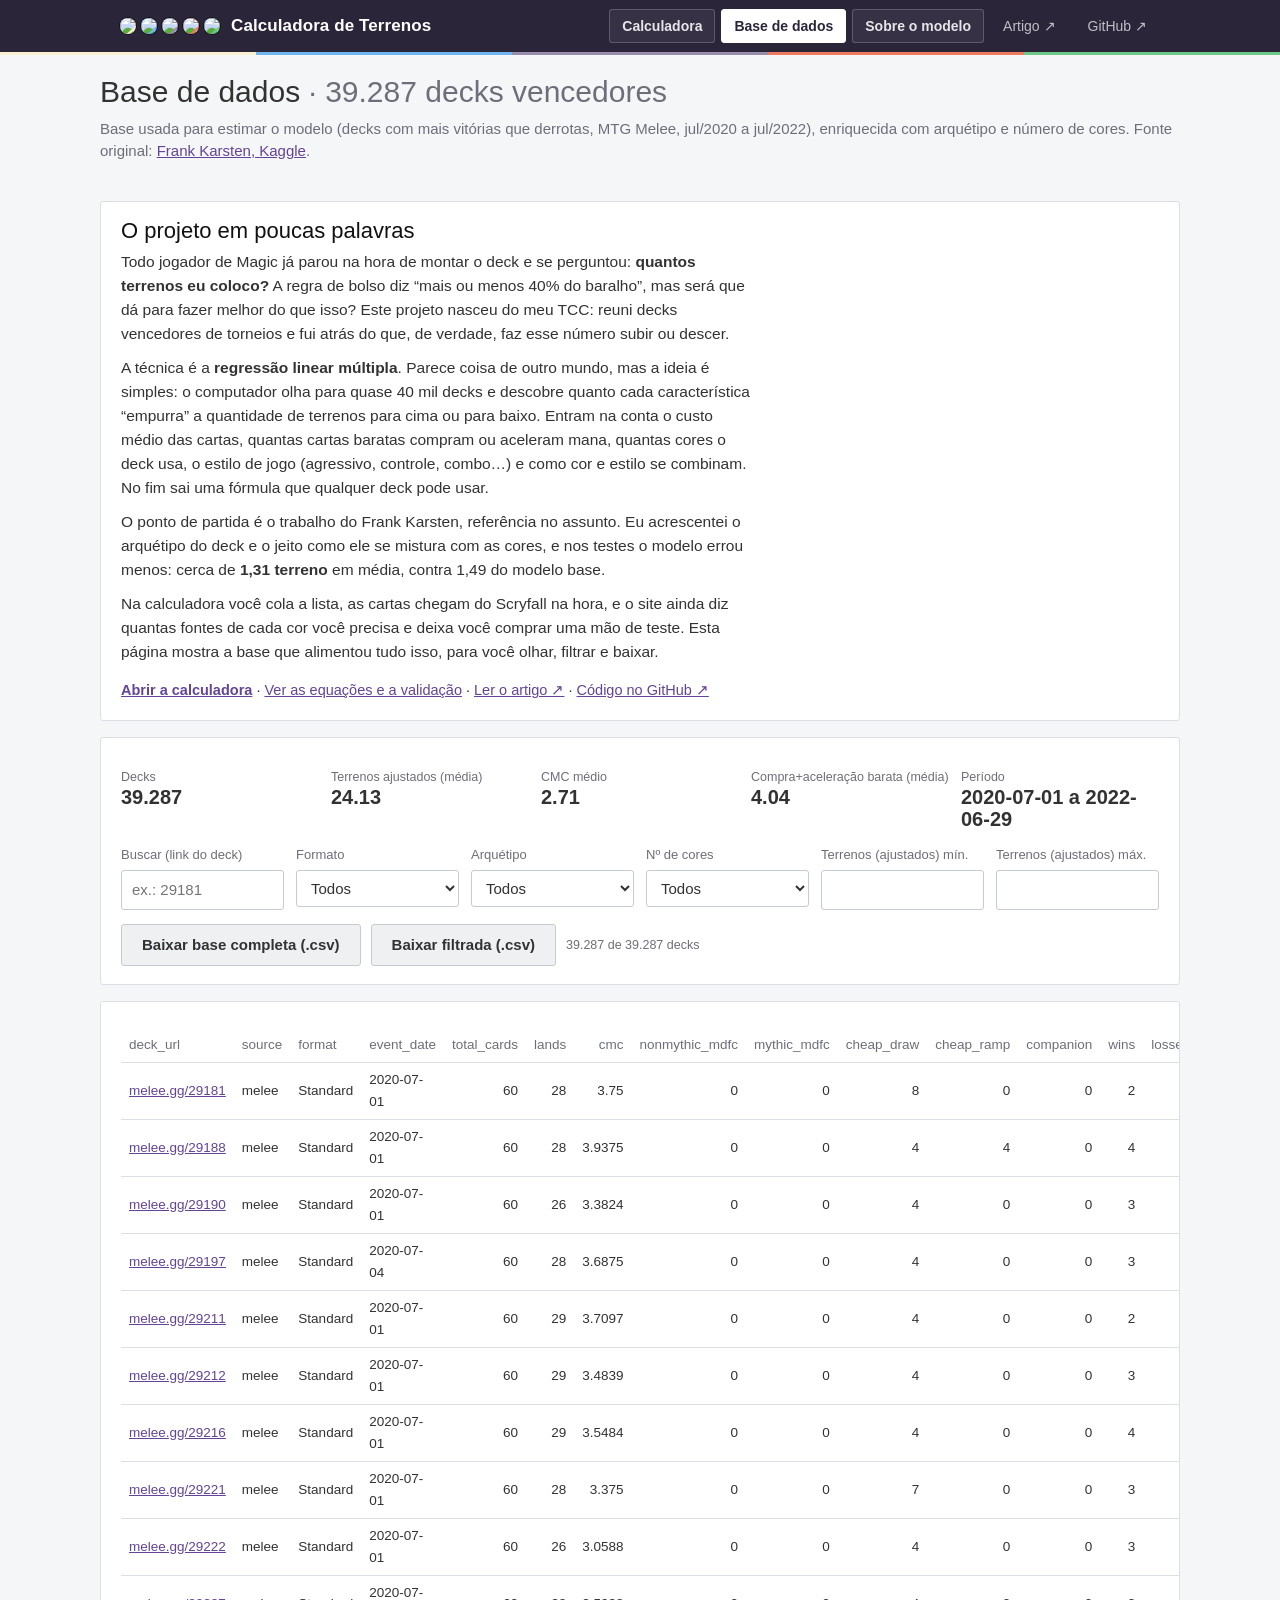
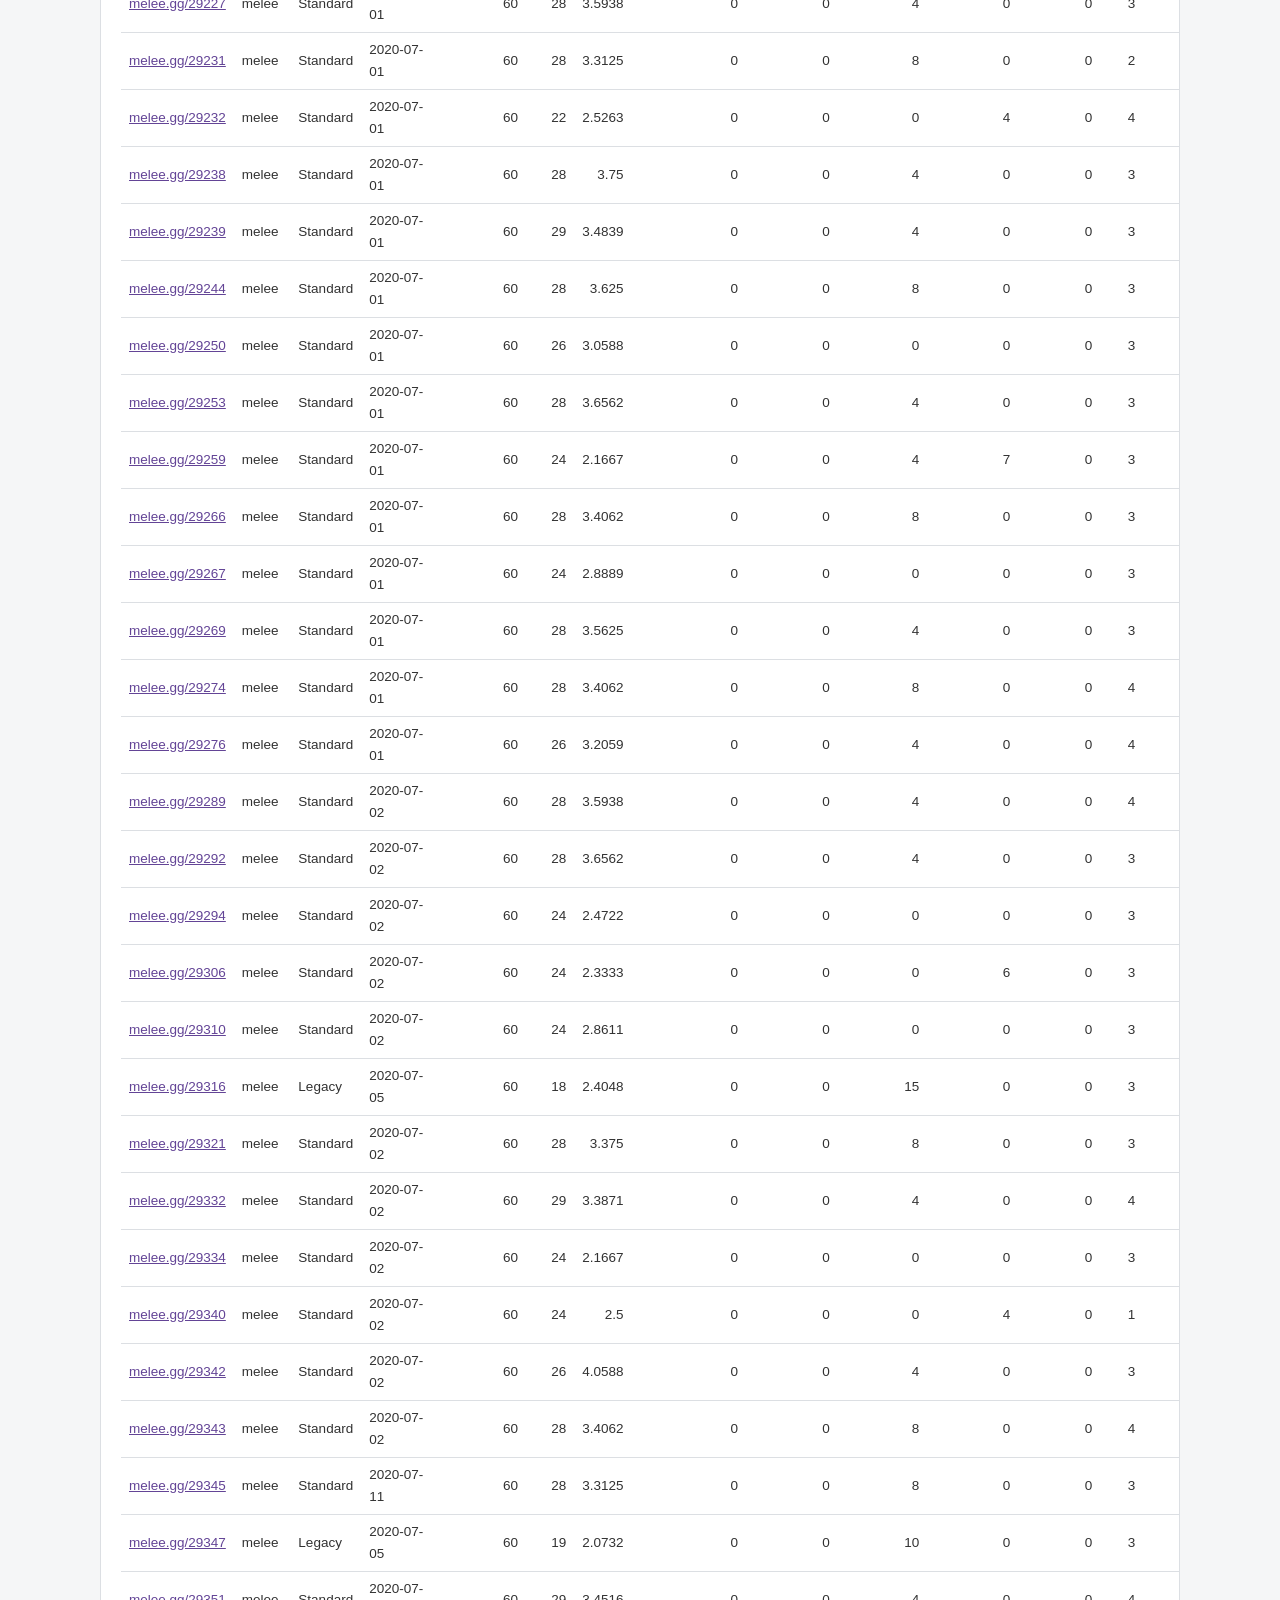
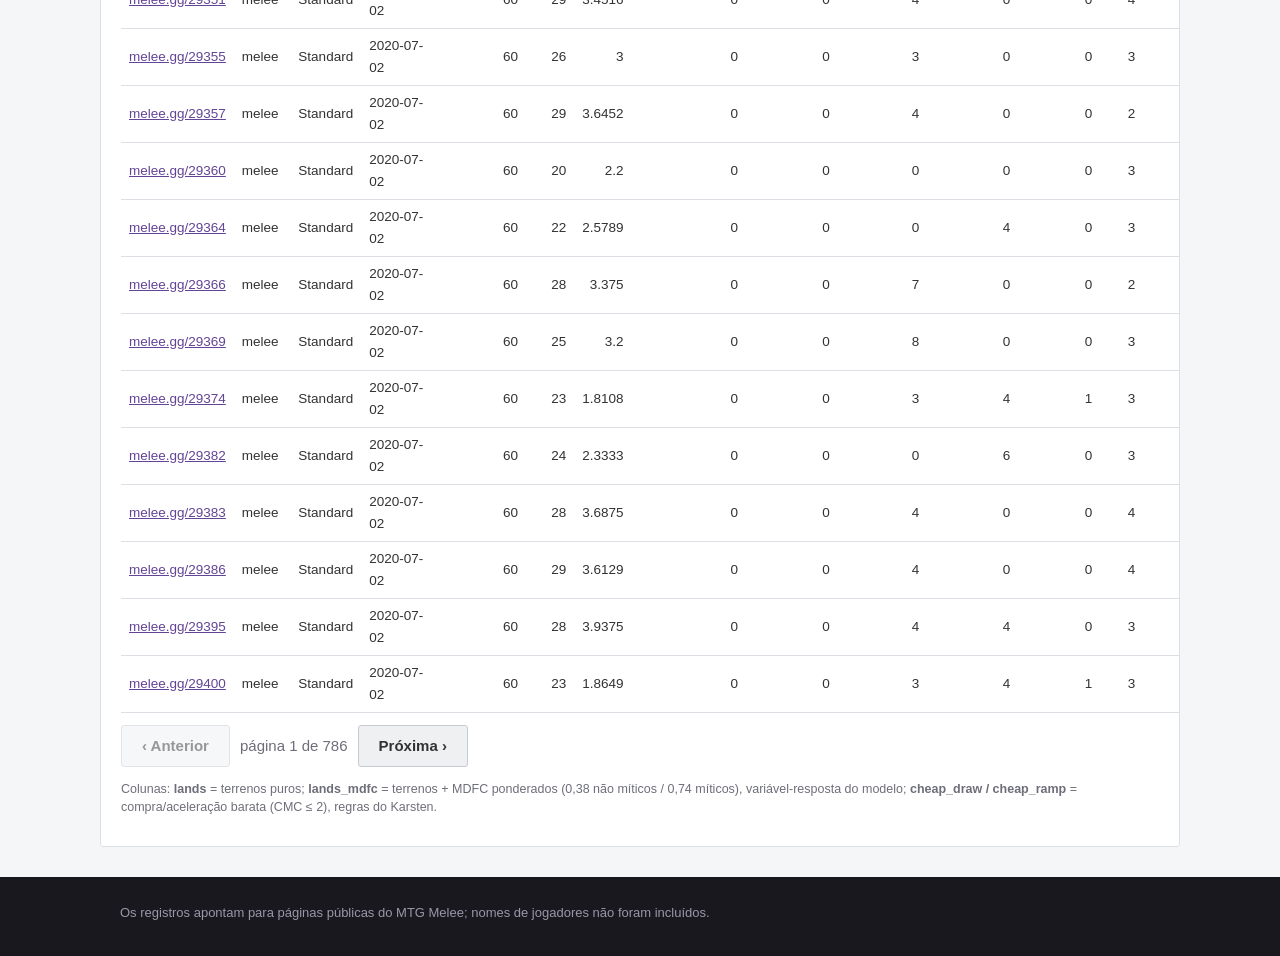
==== base.html @ 999be16e "Páginas: novo módulo de decks de Commander e versão dos arquivos" ====
<!DOCTYPE html>
<html lang="pt-BR">
<head>
<meta charset="utf-8">
<meta name="viewport" content="width=device-width, initial-scale=1">
<title>Base de dados · Calculadora de Terrenos</title>
<link rel="icon" href="data:image/svg+xml,%3Csvg xmlns='http://www.w3.org/2000/svg' viewBox='0 0 64 64'%3E%3Ccircle cx='32' cy='32' r='30' fill='%232b253a'/%3E%3Ccircle cx='14' cy='32' r='5' fill='%23f8f2d0'/%3E%3Ccircle cx='23' cy='32' r='5' fill='%236fb6f0'/%3E%3Ccircle cx='32' cy='32' r='5' fill='%239a8dab'/%3E%3Ccircle cx='41' cy='32' r='5' fill='%23ee7b5f'/%3E%3Ccircle cx='50' cy='32' r='5' fill='%236dc98a'/%3E%3C/svg%3E">
<link rel="stylesheet" href="css/style.css?v=20261042">
</head>
<body>
<header class="topbar">
  <div class="wrap bar">
    <a class="brand" href="index.html"><span class="pips"><i class="w"></i><i class="u"></i><i class="b"></i><i class="r"></i><i class="g"></i></span>Calculadora de Terrenos</a>
    <nav class="nav">
      <a class="nbtn" href="index.html">Calculadora</a>
      <a class="nbtn on" href="base.html">Base de dados</a>
      <a class="nbtn" href="sobre.html">Sobre o modelo</a>
      <a class="nbtn ghost" href="https://revistaes.com.br/artigos/fatores-associados-a-quantidade-de-terrenos-em-baralhos-de-jogos-estrategicos-de-cartas" target="_blank" rel="noopener">Artigo ↗</a>
      <a class="nbtn ghost" href="https://github.com/reset-hightide/mtg-lands-calculator" target="_blank" rel="noopener">GitHub ↗</a>
    </nav>
  </div>
  <div class="colorbar"></div>
</header>
<div class="wrap pagehead">
  <h1>Base de dados <span class="muted">· 39.287 decks vencedores</span></h1>
  <p class="muted">Base usada para estimar o modelo (decks com mais vitórias que derrotas, MTG Melee, jul/2020 a jul/2022), enriquecida com arquétipo e número de cores.
      Fonte original: <a href="https://www.kaggle.com/datasets/frankkarsten/mtg-lands" target="_blank" rel="noopener">Frank Karsten, Kaggle</a>.</p>
</div>

<main class="wrap page">
  <section class="panel project">
    <h2>O projeto em poucas palavras</h2>
    <p>Todo jogador de Magic já parou na hora de montar o deck e se perguntou: <b>quantos terrenos eu coloco?</b> A regra de bolso diz “mais ou menos 40% do baralho”, mas será que dá para fazer melhor do que isso? Este projeto nasceu do meu TCC: reuni decks vencedores de torneios e fui atrás do que, de verdade, faz esse número subir ou descer.</p>
    <p>A técnica é a <b>regressão linear múltipla</b>. Parece coisa de outro mundo, mas a ideia é simples: o computador olha para quase 40 mil decks e descobre quanto cada característica “empurra” a quantidade de terrenos para cima ou para baixo. Entram na conta o custo médio das cartas, quantas cartas baratas compram ou aceleram mana, quantas cores o deck usa, o estilo de jogo (agressivo, controle, combo…) e como cor e estilo se combinam. No fim sai uma fórmula que qualquer deck pode usar.</p>
    <p>O ponto de partida é o trabalho do Frank Karsten, referência no assunto. Eu acrescentei o arquétipo do deck e o jeito como ele se mistura com as cores, e nos testes o modelo errou menos: cerca de <b>1,31 terreno</b> em média, contra 1,49 do modelo base.</p>
    <p>Na calculadora você cola a lista, as cartas chegam do Scryfall na hora, e o site ainda diz quantas fontes de cada cor você precisa e deixa você comprar uma mão de teste. Esta página mostra a base que alimentou tudo isso, para você olhar, filtrar e baixar.</p>
    <p class="projlinks"><a href="index.html"><b>Abrir a calculadora</b></a> · <a href="sobre.html">Ver as equações e a validação</a> · <a href="https://revistaes.com.br/artigos/fatores-associados-a-quantidade-de-terrenos-em-baralhos-de-jogos-estrategicos-de-cartas" target="_blank" rel="noopener">Ler o artigo ↗</a> · <a href="https://github.com/reset-hightide/mtg-lands-calculator" target="_blank" rel="noopener">Código no GitHub ↗</a></p>
  </section>

  <section class="panel">
    <div id="summary" class="grid"></div>
    <div class="filters" style="margin-top:14px">
      <div><label for="fText">Buscar (link do deck)</label><input id="fText" type="text" placeholder="ex.: 29181"></div>
      <div><label for="fFormat">Formato</label><select id="fFormat"><option value="">Todos</option></select></div>
      <div><label for="fArch">Arquétipo</label><select id="fArch"><option value="">Todos</option></select></div>
      <div><label for="fColors">Nº de cores</label><select id="fColors"><option value="">Todos</option><option>1</option><option>2</option><option>3</option><option>4</option><option>5</option></select></div>
      <div><label for="fMin">Terrenos (ajustados) mín.</label><input id="fMin" type="number" step="0.5"></div>
      <div><label for="fMax">Terrenos (ajustados) máx.</label><input id="fMax" type="number" step="0.5"></div>
    </div>
    <div class="row">
      <a href="data/decks.csv" download><button class="ghost" type="button">Baixar base completa (.csv)</button></a>
      <button id="btnFiltered" class="ghost" type="button">Baixar filtrada (.csv)</button>
      <span id="count" class="muted small"></span>
    </div>
  </section>

  <section class="panel" style="overflow-x:auto">
    <table id="tbl"><thead id="thead"></thead><tbody id="tbody"></tbody></table>
    <div class="pager"><button id="prev" class="ghost" type="button">‹ Anterior</button><span id="page" class="muted"></span><button id="next" class="ghost" type="button">Próxima ›</button></div>
    <p class="muted small">Colunas: <b>lands</b> = terrenos puros; <b>lands_mdfc</b> = terrenos + MDFC ponderados (0,38 não míticos / 0,74 míticos), variável-resposta do modelo; <b>cheap_draw / cheap_ramp</b> = compra/aceleração barata (CMC ≤ 2), regras do Karsten.</p>
  </section>
</main>
<footer class="foot"><div class="wrap">Os registros apontam para páginas públicas do MTG Melee; nomes de jogadores não foram incluídos.</div></footer>
<script src="js/base.js?v=20261024"></script>
<script src="js/mana.js?v=20261026"></script>
</body>
</html>
---- css/style.css ----
/* Visual inspirado no Scryfall: cabeçalho roxo-escuro, menu lateral roxo-acinzentado, conteúdo claro, Lato, cantos quase retos. */
:root {
  --hdr: #2b253a; --hdr2: #3a3050; --side: #4f4255; --bg: #f5f6f7; --panel: #ffffff; --line: #dcdfe3; --line2: #c6cad1;
  --text: #323232; --strong: #111; --muted: #6e6e7a; --link: #634496; --primary: #634496; --primary2: #7656b3;
  --gold: #d3b341; --foot: #19181f; --good: #1c7a4a; --bad: #b3261e; --warn: #9a6a00;
  --W: #f8f2d0; --U: #6fb6f0; --B: #9a8dab; --R: #ee7b5f; --G: #6dc98a;
  --font: Lato, "Helvetica Neue", Arial, Helvetica, sans-serif;
}
* { box-sizing: border-box; }
html { scroll-behavior: smooth; }
body { margin: 0; background: var(--bg); color: var(--text); font: 15px/22px var(--font); display: flex; flex-direction: column; min-height: 100vh; }
body > main, body > .docs { flex: 1 0 auto; width: 100%; } body > .docs { max-width: 1280px; margin: 0 auto; }
a { color: var(--link); }
.wrap { max-width: 1080px; margin: 0 auto; padding: 0 20px; }
.muted { color: var(--muted); } .small { font-size: 12.5px; line-height: 18px; } .hidden { display: none !important; }
.num { text-align: right; } .pos { color: var(--good); } .neg { color: var(--bad); }
code, pre { font-family: Consolas, "Liberation Mono", Courier, monospace; }
code { background: #eff1f2; color: #343242; padding: 1px 5px; border-radius: 2px; font-size: 13px; }

/* ---------- cabeçalho ---------- */
.topbar { position: sticky; top: 0; z-index: 30; background: var(--hdr); }
.bar { display: flex; align-items: center; justify-content: space-between; gap: 12px; min-height: 52px; flex-wrap: wrap; padding-top: 6px; padding-bottom: 6px; }
.brand { display: flex; align-items: center; gap: 11px; color: #fff; text-decoration: none; font-size: 17px; font-weight: 700; letter-spacing: .1px; }
.pips { display: inline-flex; gap: 3px; }
.pips i { width: 12px; height: 12px; border-radius: 50%; display: block; box-shadow: 0 0 0 1px rgba(0, 0, 0, .4) inset; }
.pips .w, .pip.W { background: var(--W); } .pips .u, .pip.U { background: var(--U); } .pips .b, .pip.B { background: var(--B); }
.pips .r, .pip.R { background: var(--R); } .pips .g, .pip.G { background: var(--G); }
.nav { display: flex; gap: 6px; flex-wrap: wrap; align-items: center; }
.nbtn { color: rgba(255, 255, 255, .88); text-decoration: none; font-size: 14px; font-weight: 600; padding: 5px 12px; border-radius: 3px; border: 1px solid rgba(255, 255, 255, .2); background: rgba(255, 255, 255, .06); }
.nbtn:hover { background: rgba(255, 255, 255, .16); color: #fff; }
.nbtn.on { background: #fff; color: var(--hdr); border-color: #fff; }
.nbtn.ghost { border-color: transparent; background: transparent; font-weight: 400; color: rgba(255, 255, 255, .7); }
.colorbar { height: 3px; background: linear-gradient(90deg, var(--W) 0 20%, var(--U) 20% 40%, var(--B) 40% 60%, var(--R) 60% 80%, var(--G) 80% 100%); }

/* ---------- hero (como a home do Scryfall) ---------- */
.hero2 { background: radial-gradient(900px 420px at 50% -60px, #4f3d6e 0%, var(--hdr) 62%, #231e32 100%); color: #fff; text-align: center; padding: 44px 0 34px; }
.hero2 h1 { margin: 0 0 8px; font-size: clamp(28px, 4.2vw, 40px); line-height: 1.15; font-weight: 300; letter-spacing: -.3px; }
.hero2 h1 b { font-weight: 700; color: var(--gold); }
.hero2 p { margin: 0 auto; max-width: 64ch; color: rgba(255, 255, 255, .78); font-size: 17px; line-height: 25px; }
.actions { display: grid; grid-template-columns: repeat(3, 1fr); gap: 14px; margin: 28px auto 0; max-width: 980px; }
@media (max-width: 820px) { .actions { grid-template-columns: 1fr; } }
.bigbtn {
  position: relative; display: flex; flex-direction: column; align-items: flex-start; gap: 3px; justify-content: center; text-align: left; cursor: pointer; width: 100%; margin: 0;
  min-height: 118px; padding: 18px 20px 18px 80px; border-radius: 3px; color: #fff; font: inherit;
  background: rgba(20, 16, 32, .55); border: 1px solid #8070a2; transition: border-color .12s, box-shadow .12s, background .12s;
}
.bigbtn:hover { border-color: var(--gold); background: rgba(20, 16, 32, .8); box-shadow: 0 0 0 1px var(--gold), 0 8px 26px rgba(0, 0, 0, .35); }
.bigbtn .n { position: absolute; left: 20px; top: 50%; transform: translateY(-50%); width: 44px; height: 44px; border-radius: 50%; display: grid; place-items: center; font-weight: 800; font-size: 20px; background: rgba(255, 255, 255, .1); border: 1px solid rgba(255, 255, 255, .3); }
.bigbtn b { font-size: 20px; line-height: 24px; font-weight: 700; } .bigbtn small { color: rgba(255, 255, 255, .72); font-size: 13.5px; line-height: 18px; }
.bigbtn.primary { border-color: var(--gold); background: rgba(40, 30, 60, .85); }
.bigbtn.primary .n { background: var(--gold); border-color: var(--gold); color: #2b253a; }
.bigbtn.drop.over { border-color: #6dc98a; box-shadow: 0 0 0 1px #6dc98a; }
.bigbtn input { display: none; }
.minis { display: flex; gap: 8px; justify-content: center; flex-wrap: wrap; margin-top: 18px; }
.mini { color: rgba(255, 255, 255, .85); text-decoration: none; font-size: 13.5px; font-weight: 600; padding: 5px 12px; border-radius: 3px; border: 1px solid #6f6288; background: rgba(0, 0, 0, .22); cursor: pointer; }
.mini:hover { border-color: #a99cc4; color: #fff; background: rgba(0, 0, 0, .4); }
.status { text-align: center; min-height: 22px; margin-top: 16px; font-size: 14px; color: rgba(255, 255, 255, .8); }
.status.err { color: #ffb4ab; }
.status.busy::before { content: ""; display: inline-block; width: 12px; height: 12px; margin-right: 8px; border: 2px solid rgba(255, 255, 255, .3); border-top-color: var(--gold); border-radius: 50%; animation: spin .8s linear infinite; vertical-align: -2px; }
@keyframes spin { to { transform: rotate(360deg); } }
.paste { margin: 20px auto 0; max-width: 980px; padding: 18px; background: var(--panel); color: var(--text); border-radius: 3px; text-align: left; }
.paste .twocol { display: grid; grid-template-columns: 1fr 2fr; gap: 16px; }
@media (max-width: 820px) { .paste .twocol { grid-template-columns: 1fr; } }

/* ---------- formulários e botões (área clara) ---------- */
label { display: block; font-size: 13px; color: var(--muted); margin: 0 0 4px; }
input[type=text], textarea, select, input[type=number] { width: 100%; background: #fff; color: var(--text); border: 1px solid var(--line2); border-radius: 3px; padding: 8px 10px; font: inherit; }
input:focus, textarea:focus, select:focus { outline: 2px solid var(--primary2); outline-offset: 0; border-color: transparent; }
textarea { min-height: 230px; resize: vertical; font: 13px/18px Consolas, "Liberation Mono", monospace; }
.row { display: flex; gap: 10px; flex-wrap: wrap; align-items: center; margin-top: 14px; }
.row.between { justify-content: space-between; }
button { font: inherit; cursor: pointer; border-radius: 3px; border: 1px solid transparent; padding: 9px 20px; font-weight: 700; background: var(--primary); color: #fff; }
button:hover { background: var(--primary2); }
button:disabled { opacity: .5; cursor: default; }
button.ghost, .sbtn { background: #eef0f2; color: var(--text); border: 1px solid var(--line2); font-weight: 600; }
button.ghost:hover, .sbtn:hover { background: #e3e6ea; }
.sbtn { display: inline-block; padding: 4px 11px; font-size: 13px; text-decoration: none; cursor: pointer; border-radius: 3px; }
button.small { padding: 4px 11px; font-size: 13px; }

/* ---------- conteúdo claro ---------- */
.page { padding: 8px 0 30px; }
.panel { background: var(--panel); border: 1px solid var(--line); border-radius: 3px; padding: 18px 20px; margin-top: 16px; }
.panel h2 { margin: 0 0 8px; font-size: 18px; font-weight: 400; color: var(--strong); }
.pagehead { padding: 26px 0 0; } .pagehead h1 { margin: 0 0 4px; font-size: 30px; font-weight: 200; color: var(--text); }
table { width: 100%; border-collapse: collapse; font-size: 13.5px; margin-top: 8px; }
th, td { text-align: left; padding: 6px 8px; border-bottom: 1px solid var(--line); }
th { color: var(--muted); font-weight: 400; } th.sort { cursor: pointer; user-select: none; } th.sort:hover { color: var(--text); }
th.num, td.num { text-align: right; }
tbody tr:hover { background: #f0f1f4; }
.grid { display: grid; grid-template-columns: repeat(auto-fit, minmax(160px, 1fr)); gap: 12px; margin-top: 12px; }
.filters { display: grid; grid-template-columns: repeat(auto-fit, minmax(150px, 1fr)); gap: 12px; margin-top: 14px; }
.pager { display: flex; gap: 10px; align-items: center; margin-top: 12px; flex-wrap: wrap; }
details { margin-top: 14px; } summary { cursor: pointer; color: var(--link); font-weight: 600; font-size: 14px; }
pre { background: #eff1f2; color: #343242; border-radius: 3px; padding: 12px; overflow-x: auto; font-size: 12.5px; line-height: 18px; }
.prose p, .prose li { max-width: 80ch; }
.chips { display: flex; gap: 6px; flex-wrap: wrap; }
.chip { padding: 4px 12px; border-radius: 3px; border: 1px solid var(--line2); background: #eef0f2; color: var(--muted); cursor: pointer; user-select: none; font-size: 13px; }
.chip.on { color: #1d1d1d; font-weight: 700; border-color: rgba(0, 0, 0, .25); }
.chip[data-c=W].on { background: var(--W); } .chip[data-c=U].on { background: var(--U); } .chip[data-c=B].on { background: var(--B); }
.chip[data-c=R].on { background: var(--R); } .chip[data-c=G].on { background: var(--G); }
.tag { display: inline-block; font-size: 11px; padding: 0 7px; border-radius: 2px; background: #eef0f2; border: 1px solid var(--line2); margin-right: 4px; }
.tag.draw { color: #1f5f99; } .tag.ramp { color: #1c7a4a; } .tag.mdfc { color: var(--warn); }
.warn { color: var(--warn); font-size: 13.5px; margin: 10px 0 0; }

/* ---------- resultado ---------- */
#results { margin-top: 26px; }
.reshead { display: flex; justify-content: space-between; align-items: center; gap: 12px; flex-wrap: wrap; }
.reshead h2 { margin: 0; font-size: 28px; font-weight: 200; }
.deck { background: var(--panel); border: 1px solid var(--line); border-radius: 3px; padding: 20px 22px; margin-top: 16px; }
.deckhead h3 { margin: 0; font-size: 22px; font-weight: 400; color: var(--strong); }
.meta { display: flex; gap: 6px; flex-wrap: wrap; align-items: center; margin-top: 6px; }
.badge { display: inline-flex; gap: 6px; align-items: center; padding: 1px 9px; border-radius: 3px; background: #eef0f2; border: 1px solid var(--line); font-size: 12.5px; color: var(--muted); }
.badge b { color: var(--text); font-weight: 700; }
.badge .pip { width: 10px; height: 10px; border-radius: 50%; display: inline-block; box-shadow: 0 0 0 1px rgba(0, 0, 0, .25) inset; }
.kpis { display: grid; grid-template-columns: 1.5fr repeat(3, 1fr); gap: 10px; margin-top: 16px; }
@media (max-width: 800px) { .kpis { grid-template-columns: 1fr 1fr; } }
.kpi { background: #f8f9fa; border: 1px solid var(--line); border-radius: 3px; padding: 12px 14px; display: flex; flex-direction: column; gap: 1px; }
.kpi .k { color: var(--muted); font-size: 12.5px; } .kpi .v { font-size: 26px; font-weight: 700; color: var(--strong); letter-spacing: -.3px; } .kpi .s { color: var(--muted); font-size: 12.5px; }
.kpi.main { background: var(--hdr); border-color: var(--hdr); }
.kpi.main .k, .kpi.main .s { color: rgba(255, 255, 255, .72); } .kpi.main .v { font-size: 44px; color: var(--gold); line-height: 1.05; }
.deck h4 { margin: 24px 0 2px; font-size: 18px; font-weight: 400; color: var(--strong); }
.srcgrid { display: grid; grid-template-columns: repeat(auto-fit, minmax(205px, 1fr)); gap: 10px; margin-top: 10px; }
.src { background: #fff; border: 1px solid var(--line); border-top: 4px solid var(--c, var(--line2)); border-radius: 3px; padding: 12px 14px; }
.src.cW { --c: #e3d99a; } .src.cU { --c: var(--U); } .src.cB { --c: var(--B); } .src.cR { --c: var(--R); } .src.cG { --c: var(--G); }
.srchead { display: flex; align-items: center; gap: 8px; } .srchead .pip { width: 14px; height: 14px; border-radius: 50%; display: inline-block; box-shadow: 0 0 0 1px rgba(0, 0, 0, .25) inset; }
.srcnum { display: flex; align-items: baseline; gap: 8px; margin: 8px 0 6px; } .srcnum .n2 { font-size: 40px; font-weight: 700; line-height: 1; color: var(--strong); } .srcnum span:last-child { color: var(--muted); font-size: 13px; }
.bar2 { height: 8px; border-radius: 2px; background: #e9ebee; overflow: hidden; } .bar2 i { display: block; height: 100%; background: var(--c); }
.barlbl { font-size: 12.5px; color: var(--muted); margin: 5px 0 0; }
.srcnotes { margin: 8px 0 0; padding-left: 16px; color: var(--muted); font-size: 12.5px; line-height: 18px; }
.adjust summary { display: inline-block; padding: 4px 12px; border-radius: 3px; background: #eef0f2; border: 1px solid var(--line2); color: var(--text); font-weight: 600; font-size: 13px; }

/* ---------- docs (menu lateral como o do Scryfall) ---------- */
.docs { display: grid; grid-template-columns: 250px 1fr; align-items: start; }
@media (max-width: 820px) { .docs { grid-template-columns: 1fr; } }
.docs-menu { background: var(--side); color: rgba(255, 255, 255, .85); padding: 22px 0; position: sticky; top: 55px; min-height: calc(100vh - 58px); }
@media (max-width: 820px) { .docs-menu { position: static; min-height: 0; padding: 10px 0; } }
.docs-menu h6 { margin: 8px 22px 6px; font-size: 12px; letter-spacing: .5px; text-transform: uppercase; color: rgba(255, 255, 255, .6); font-weight: 700; }
.docs-menu a { display: block; padding: 6px 22px; color: rgba(255, 255, 255, .82); text-decoration: none; font-size: 15px; position: relative; }
.docs-menu a:hover { color: #fff; background: rgba(255, 255, 255, .06); }
.docs-menu a.on { color: #fff; font-weight: 700; }
.docs-menu a.on::after { content: ""; position: absolute; right: 0; top: 50%; margin-top: -8px; border: 8px solid transparent; border-right-color: var(--bg); }
.docs-body { padding: 0 34px 40px; max-width: 900px; }
.docs-body h1 { margin: 24px 0 6px; font-size: 30px; font-weight: 200; }
.docs-body h2 { margin: 28px 0 8px; font-size: 18px; font-weight: 400; color: var(--strong); padding-top: 8px; border-top: 1px solid var(--line); scroll-margin-top: 70px; }
.docs-body .panel { background: transparent; border: 0; padding: 0; margin: 0; }

footer.foot { margin-top: auto; background: var(--foot); color: #9a97a8; padding: 26px 0 34px; font-size: 13px; line-height: 19px; }
footer.foot a { color: #b9a2ec; }


/* ---------- revamp: bancada única (cole a lista, opções embaixo, resultado automático) ---------- */
.hero3 { background: radial-gradient(900px 380px at 50% -80px, #4f3d6e 0%, var(--hdr) 62%, #231e32 100%); color: #fff; text-align: center; padding: 30px 0 78px; }
.hero3 h1 { margin: 0 0 6px; font-size: clamp(24px, 3.6vw, 34px); line-height: 1.2; font-weight: 300; }
.hero3 h1 b { font-weight: 700; color: var(--gold); }
.hero3 p { margin: 0; color: rgba(255, 255, 255, .78); font-size: 16px; }
.workbench { position: relative; margin-top: -52px; display: grid; grid-template-columns: 1fr 290px; background: var(--panel); border: 1px solid var(--line); border-radius: 4px; box-shadow: 0 10px 34px rgba(20, 14, 36, .22); }
@media (max-width: 880px) { .workbench { grid-template-columns: 1fr; } }
.wb-main { padding: 20px 24px 22px; }
.wb-side { padding: 20px 20px 22px; background: #f8f9fa; border-left: 1px solid var(--line); }
@media (max-width: 880px) { .wb-side { border-left: 0; border-top: 1px solid var(--line); } }
.step { display: flex; align-items: center; gap: 10px; margin: 0 0 8px; font-size: 16px; }
.step + textarea, .step + .opts { margin-top: 0; }
.wb-main .step:not(:first-child) { margin-top: 20px; }
.sn { width: 24px; height: 24px; border-radius: 50%; display: inline-grid; place-items: center; background: var(--hdr); color: var(--gold); font-weight: 800; font-size: 13px; flex: 0 0 auto; }
.steplinks { margin-left: auto; display: flex; gap: 12px; }
.linkbtn { background: none; border: 0; padding: 0; color: var(--link); font-weight: 600; font-size: 13px; text-decoration: underline; cursor: pointer; }
.linkbtn:hover { background: none; color: var(--primary2); }
.wb-main textarea { min-height: 250px; }
.opts { display: grid; grid-template-columns: 1.4fr 1fr 1fr 1fr; gap: 12px; }
@media (max-width: 880px) { .opts { grid-template-columns: 1fr 1fr; } }
.chip.auto.on { background: var(--hdr); color: #fff; border-color: var(--hdr); }
.detect { margin-top: 10px; padding: 8px 12px; background: #f1eef7; border-left: 3px solid var(--primary); border-radius: 2px; font-size: 13px; color: #43395a; }
.btn-lg { padding: 13px 28px; font-size: 17px; border-radius: 3px; background: var(--primary); }
.wb-main .row { margin-top: 18px; flex-wrap: nowrap; }
@media (max-width: 880px) { .wb-main .row { flex-wrap: wrap; } }
.wb-main .status { text-align: left; color: var(--muted); margin: 0; min-height: 0; font-size: 14px; }
.wb-main .status.err { color: var(--bad); }
.wb-main .status.busy::before { border-color: #cfd3da; border-top-color: var(--primary); }
.wb-side h3 { margin: 0 0 2px; font-size: 16px; font-weight: 700; color: var(--strong); }
.wb-side hr { border: 0; border-top: 1px solid var(--line); margin: 18px 0; }
.btn-side { display: flex; flex-direction: column; align-items: flex-start; gap: 1px; width: 100%; margin-top: 10px; padding: 12px 14px; text-align: left; background: #fff; color: var(--text); border: 1px solid var(--line2); }
.btn-side:hover { background: #f1eef7; border-color: var(--primary); } .btn-side b { font-size: 15px; } .btn-side small { color: var(--muted); font-weight: 400; }
.dz { display: flex; flex-direction: column; gap: 1px; margin-top: 10px; padding: 16px 14px; text-align: center; background: #fff; border: 2px dashed var(--line2); border-radius: 3px; cursor: pointer; }
.dz:hover, .dz.over { border-color: var(--primary); background: #f1eef7; } .dz b { font-size: 15px; } .dz small { color: var(--muted); }
.side-links { display: flex; flex-wrap: wrap; gap: 6px; margin: 8px 0 0; }
.verdict { margin-top: 16px; padding: 14px 18px; background: #f1eef7; border-left: 4px solid var(--gold); border-radius: 2px; display: flex; gap: 14px; align-items: center; flex-wrap: wrap; }
.verdict .vt { font-size: 18px; color: var(--strong); flex: 1 1 320px; } .verdict .vt b { font-weight: 700; }
.verdict .vt .pip { width: 12px; height: 12px; border-radius: 50%; display: inline-block; vertical-align: -1px; margin: 0 3px 0 4px; box-shadow: 0 0 0 1px rgba(0, 0, 0, .25) inset; }
#results { margin-top: 30px; }


/* ---------- símbolos de mana ---------- */
.mi { display: inline-block; border-radius: 50%; vertical-align: -3px; overflow: hidden; line-height: 0; flex: 0 0 auto; box-shadow: 0 0 0 1px rgba(0, 0, 0, .25); }
.mi img { display: block; width: 100%; height: 100%; font-size: 0; }
.mi + .mi { margin-left: 2px; }
.pips.real { gap: 3px; } .pips.real .mi { box-shadow: 0 0 0 1px rgba(0, 0, 0, .5); }
.chip .mi { margin-right: 6px; vertical-align: -3px; }
.chip { display: inline-flex; align-items: center; }
.verdict .vt .mi { margin: 0 2px 0 4px; vertical-align: -4px; }
.srchead .mi { box-shadow: 0 0 0 1px rgba(0, 0, 0, .3); }
.srchead b { font-size: 17px; }
.cost { white-space: nowrap; }
.badge .mi { vertical-align: -3px; }




/* =====================================================================================
   Home no estilo do Scryfall: fundo roxo com redemoinho (mesma imagem da home deles),
   caixa de entrada com borda dourada, painéis claros para o resultado e leque de cartas.
   Se a imagem do Scryfall sair do ar, o degradê roxo mantém o visual.
   ===================================================================================== */
body.home {
  background:
    url("https://scryfall.com/assets/marketing/celebration-whirl-5007c3f355b0b33c85772aacd335901e171dc71ecea0d93b2e6ce2696c788972.webp") center top / cover no-repeat fixed,
    radial-gradient(1100px 600px at 50% 0, #4a3358 0%, #342038 55%, #261728 100%) fixed;
  background-color: #342038;
}
.sr { position: absolute; left: -9999px; }
.stage { padding: 40px 0 26px; text-align: center; color: #fff; }
.stage h1 { margin: 0 0 8px; font-size: clamp(28px, 4.6vw, 44px); line-height: 1.12; font-weight: 300; letter-spacing: -.4px; }
.stage h1 b { font-weight: 700; color: var(--gold); }
.stage .lead { margin: 0 auto; max-width: 60ch; font-size: 18px; line-height: 26px; color: rgba(255, 255, 255, .85); }
.how { display: flex; justify-content: center; gap: 10px; flex-wrap: wrap; list-style: none; padding: 0; margin: 20px 0 22px; }
.how li { display: flex; align-items: center; gap: 8px; padding: 5px 14px 5px 6px; border-radius: 999px; background: rgba(0, 0, 0, .28); border: 1px solid rgba(255, 255, 255, .18); font-size: 14px; }
.how li span { width: 24px; height: 24px; border-radius: 50%; display: grid; place-items: center; background: var(--gold); color: #2b253a; font-weight: 800; font-size: 13px; }
.searchbox { max-width: 900px; margin: 0 auto; padding: 16px; text-align: left; background: rgba(24, 17, 40, .82); border: 1px solid var(--gold); border-radius: 3px; box-shadow: 0 14px 44px rgba(0, 0, 0, .45); }
.searchbox textarea { width: 100%; min-height: 220px; background: #2f2a45; color: #f3f0fa; border: 1px solid #50476b; border-radius: 2px; padding: 12px 14px; font: 14px/20px Consolas, "Liberation Mono", monospace; resize: vertical; }
.searchbox textarea::placeholder { color: #9d95b5; }
.searchbox textarea:focus { outline: 2px solid var(--gold); outline-offset: 0; }
.sb-row { display: flex; align-items: center; gap: 10px; flex-wrap: wrap; margin-top: 12px; }
.btn-gold { background: var(--gold); color: #2b253a; border: 0; padding: 12px 26px; font-size: 17px; font-weight: 800; border-radius: 2px; }
.btn-gold:hover { background: #e3c452; }
.btn-dark { background: rgba(0, 0, 0, .3); color: #fff; border: 1px solid #7d6b99; font-weight: 600; padding: 10px 16px; border-radius: 2px; }
.btn-dark:hover { background: rgba(0, 0, 0, .5); border-color: #b3a3d1; }
.btn-dark.small { padding: 6px 14px; font-size: 13px; }
.linkbtn.light { color: #cdbfee; }
.sb-row .status { text-align: left; margin: 0 0 0 4px; min-height: 0; color: rgba(255, 255, 255, .75); font-size: 14px; flex: 1 1 220px; }
.sb-row .status.err { color: #ffb4ab; }
.adv { margin-top: 14px; border-top: 1px solid rgba(255, 255, 255, .14); padding-top: 10px; }
.adv summary { color: #d9ccf5; font-weight: 600; }
.adv summary .muted { color: rgba(255, 255, 255, .55); font-weight: 400; font-size: 13px; }
.adv label { color: #cfc6e4; }
.adv .opts { display: grid; grid-template-columns: 1.4fr 1fr 1fr 1fr; gap: 12px; margin-top: 10px; }
@media (max-width: 800px) { .adv .opts { grid-template-columns: 1fr 1fr; } }
.adv input[type=text], .adv select { background: #2f2a45; color: #f3f0fa; border-color: #50476b; }
.adv .chip { background: rgba(0, 0, 0, .28); border-color: #50476b; color: #cfc6e4; }
.adv .chip.on { color: #1d1d1d; }
.adv .chip.auto.on { background: var(--gold); color: #2b253a; border-color: var(--gold); }
.adv .detect { background: rgba(255, 255, 255, .08); border-left-color: var(--gold); color: #e8e1f7; }
.minis { display: flex; justify-content: center; align-items: center; gap: 8px; flex-wrap: wrap; margin-top: 18px; }
.minis .muted-l { color: rgba(255, 255, 255, .7); font-size: 14px; }
.minis .sep { width: 1px; height: 22px; background: rgba(255, 255, 255, .2); margin: 0 4px; }
.mini { color: rgba(255, 255, 255, .88); text-decoration: none; font: 600 13.5px var(--font); padding: 5px 12px; border-radius: 3px; border: 1px solid #6f6288; background: rgba(0, 0, 0, .25); cursor: pointer; }
.mini:hover { border-color: #b3a3d1; background: rgba(0, 0, 0, .45); color: #fff; }
.mini.dz.over { border-color: #6dc98a; }

/* ----- resultado: painéis claros sobre o fundo roxo ----- */
body.home #results { margin-top: 6px; padding-bottom: 8px; }
body.home .reshead h2 { color: #fff; font-weight: 300; }
body.home .warn { color: #ffd98a; }
.deck { box-shadow: 0 10px 34px rgba(0, 0, 0, .35); }
.answer { display: flex; align-items: center; gap: 22px; flex-wrap: wrap; margin-top: 14px; padding: 18px 22px; background: var(--hdr); color: #fff; border-radius: 3px; border-left: 5px solid var(--gold); }
.answer .big-n { font-size: 64px; font-weight: 800; line-height: 1; color: var(--gold); letter-spacing: -1px; }
.answer .big-l { font-size: 15px; color: rgba(255, 255, 255, .8); line-height: 20px; }
.answer .big-l b { display: block; font-size: 20px; color: #fff; font-weight: 700; }
.answer .srcpills { display: flex; gap: 10px; flex-wrap: wrap; margin-left: auto; align-items: center; }
.pill { display: inline-flex; align-items: center; gap: 8px; padding: 7px 14px 7px 8px; border-radius: 999px; background: rgba(255, 255, 255, .1); border: 1px solid rgba(255, 255, 255, .22); font-size: 15px; }
.pill b { font-size: 20px; }
.pill small { color: rgba(255, 255, 255, .7); font-size: 12.5px; }
.answer .copybtn { background: rgba(255, 255, 255, .12); color: #fff; border: 1px solid rgba(255, 255, 255, .3); }
.todo { list-style: none; margin: 14px 0 0; padding: 0; display: grid; gap: 8px; }
.todo li { display: flex; gap: 10px; align-items: flex-start; padding: 9px 12px; border-radius: 3px; background: #f8f9fa; border: 1px solid var(--line); font-size: 15px; }
.todo li::before { content: "✓"; flex: 0 0 22px; height: 22px; border-radius: 50%; display: grid; place-items: center; font-size: 13px; font-weight: 800; background: #dff3e6; color: var(--good); }
.todo li.todo-fix { background: #fff8e6; border-color: #ecd9a2; }
.todo li.todo-fix::before { content: "!"; background: #ffe39b; color: #7a5200; }
.more { margin-top: 12px; border: 1px solid var(--line); border-radius: 3px; background: #fbfbfc; }
.more > summary { padding: 10px 14px; list-style: none; cursor: pointer; display: flex; align-items: center; gap: 8px; color: var(--strong); font-weight: 600; }
.more > summary::before { content: "▸"; color: var(--link); transition: transform .15s; }
.more[open] > summary::before { transform: rotate(90deg); }
.more > summary .hint { color: var(--muted); font-weight: 400; font-size: 13px; }
.more > .inner { padding: 4px 14px 14px; }
.more table { margin-top: 4px; }
.src .srchead b { font-size: 16px; }

/* ----- leque de cartas (como a home do Scryfall) ----- */
.cardstage { padding: 34px 0 0; text-align: center; color: #fff; overflow: hidden; }
.cardstage h2 { margin: 0; font-size: 26px; font-weight: 300; }
.cardstage .muted-l { color: rgba(255, 255, 255, .72); margin: 4px 0 0; font-size: 14px; }
.fan { --cw: clamp(92px, 15.5vw, 180px); display: flex; justify-content: center; align-items: flex-end; margin-top: 22px; padding: 26px 8px 0; min-height: calc(var(--cw) * 1.42 + 30px); }
.fc { flex: 0 0 var(--cw); width: var(--cw); margin-left: calc(var(--cw) * -.26); display: block; transform-origin: 50% 110%; transition: transform .18s ease, filter .18s; filter: drop-shadow(0 8px 14px rgba(0, 0, 0, .55)); position: relative; }
.fc:first-child { margin-left: 0; }
.fc img { display: block; width: 100%; height: auto; aspect-ratio: 488 / 680; border-radius: 4.6% / 3.3%; background: #1a1a1a; }
.fc:hover { transform: translateY(-26px) scale(1.14) rotate(0deg) !important; z-index: 20; filter: drop-shadow(0 14px 22px rgba(0, 0, 0, .65)); }
.fc.land::after { content: "terreno"; position: absolute; left: 6px; top: 6px; font: 700 10.5px var(--font); letter-spacing: .3px; padding: 1px 6px; border-radius: 2px; background: #1c7a4a; color: #fff; }
.fan-actions { display: flex; justify-content: center; align-items: center; gap: 12px; padding: 34px 0 26px; flex-wrap: wrap; position: relative; z-index: 30; }
.fan-actions .muted-l { margin: 0; }
body.home footer.foot { margin-top: 0; }
@media (prefers-reduced-motion: reduce) { .fc, .bigbtn { transition: none; } }


/* ----- botões e novidades no formato da home do Scryfall (fileira de botões + lista de links embaixo) ----- */
.btnrow { display: flex; justify-content: center; gap: 10px; flex-wrap: wrap; margin-top: 22px; }
.sbtn-dark { display: inline-block; cursor: pointer; text-decoration: none; padding: 8px 16px; border-radius: 3px; font: 700 17px/22px var(--font); color: rgba(255, 255, 255, .86); background: rgba(24, 17, 40, .55); border: 1px solid #6c5a8a; }
.sbtn-dark:hover { color: #fff; border-color: #b3a3d1; background: rgba(24, 17, 40, .8); }
.sbtn-dark.over { border-color: #6dc98a; }
.news { list-style: none; margin: 22px 0 0; padding: 0; display: grid; gap: 7px; justify-items: center; }
.news li { display: flex; align-items: center; gap: 10px; font-size: 16px; line-height: 22px; }
.news a { color: #fff; text-decoration: none; }
.news a:hover { text-decoration: underline; }
.nb { flex: 0 0 auto; min-width: 66px; text-align: center; padding: 0 8px; border-radius: 3px; font: 700 12.5px/20px var(--font); letter-spacing: .3px; color: #fff; }
.nb-new { background: #e4541b; } .nb-data { background: #2a8ec7; }


/* cartas sendo distribuídas (entram uma a uma) */
.fc img { animation: deal .5s cubic-bezier(.2, .8, .2, 1) both; animation-delay: calc(var(--i, 0) * 85ms); }
@keyframes deal { from { opacity: 0; transform: translateY(70px) scale(.86) rotate(-6deg); } to { opacity: 1; transform: none; } }
@media (prefers-reduced-motion: reduce) { .fc img { animation: none; } }


/* ----- mão sendo carteada: da direita para a esquerda, uma carta por vez ----- */
.fc img { animation: none; }
.fan:not(.deal) .fc { opacity: 0; }
.fan.deal .fc { animation: deal .62s cubic-bezier(.2, .75, .25, 1) backwards; animation-delay: calc(var(--i, 0) * 150ms); }
@keyframes deal { from { opacity: 0; transform: translateX(var(--tx, 70vw)) rotate(22deg) scale(.9); } 12% { opacity: 1; } }
@media (prefers-reduced-motion: reduce) { .fan.deal .fc { animation: none; } }
.cardstage .btn-gold.small { padding: 8px 18px; font-size: 14px; }

/* ----- estatísticas da mão ----- */
.handbox { max-width: 760px; margin: 0 auto 28px; padding: 16px 18px 14px; background: rgba(24, 17, 40, .7); border: 1px solid rgba(255, 255, 255, .18); border-radius: 3px; text-align: left; }
.handbox h3 { margin: 14px 0 8px; font-size: 16px; font-weight: 400; color: #fff; }
.handstats { display: flex; gap: 18px; flex-wrap: wrap; align-items: center; font-size: 15px; }
.handstats b { color: var(--gold); font-size: 17px; }
.hchips { display: inline-flex; gap: 4px; margin-left: auto; }
.hchip { width: 22px; height: 22px; border-radius: 50%; display: grid; place-items: center; font-size: 12px; font-weight: 800; color: #1d1d1d; }
.hchip.ok { background: #6dc98a; } .hchip.bad { background: #f0b84f; }
.odds { display: grid; grid-template-columns: repeat(8, 1fr); gap: 8px; align-items: end; height: 150px; padding-top: 4px; }
.oc { display: flex; flex-direction: column; justify-content: flex-end; align-items: stretch; height: 100%; text-align: center; gap: 3px; }
.oc .ob { background: rgba(255, 255, 255, .25); border-radius: 3px 3px 0 0; min-height: 3px; }
.oc .ob.keep { background: #6dc98a; }
.oc .ob.now { outline: 2px solid var(--gold); outline-offset: 1px; }
.oc .op { font-size: 12.5px; color: rgba(255, 255, 255, .85); font-weight: 600; }
.oc .ol { font-size: 13px; color: rgba(255, 255, 255, .7); }
.handbox .muted-l { margin-top: 10px; }


/* carta clicável: compra outra mão; "↗" abre no Scryfall */
.fc { cursor: pointer; outline: none; }
.fc:focus-visible { box-shadow: 0 0 0 3px var(--gold); border-radius: 5%; }
.fx { position: absolute; right: 7px; top: 7px; width: 24px; height: 24px; border-radius: 50%; display: none; place-items: center; background: rgba(0, 0, 0, .7); color: #fff; font-size: 14px; line-height: 1; text-decoration: none; z-index: 5; }
.fc:hover .fx { display: grid; }
.fx:hover { background: var(--gold); color: #2b253a; }


/* ---------- Roda da Fortuna (sorteio do deck de exemplo) ---------- */
.wheel-ov { position: fixed; inset: 0; z-index: 100; display: grid; place-items: center; background: rgba(20, 16, 32, .84); backdrop-filter: blur(2px); animation: wfade .2s ease-out; }
.wheel-ov.out { opacity: 0; transition: opacity .2s; }
.wheel-box { display: flex; flex-direction: column; align-items: center; gap: 14px; padding: 12px; max-width: 96vw; }
.wheel-stage { position: relative; width: min(92vw, 660px); -webkit-mask-image: radial-gradient(ellipse 50% 50% at 50% 50%, #000 78%, transparent 100%); mask-image: radial-gradient(ellipse 50% 50% at 50% 50%, #000 78%, transparent 100%); }
.w-scene { position: absolute; inset: 0; width: 100%; height: 100%; display: block; }
.w-disc { position: absolute; transform-origin: 50% 50%; will-change: transform; }
.w-pointer { position: absolute; width: 0; height: 0; border-left: 12px solid transparent; border-right: 12px solid transparent; border-top: 22px solid var(--gold); transform: translate(-50%, -100%); filter: drop-shadow(0 2px 2px rgba(0, 0, 0, .6)); }
.wheel-msg { margin: 0; padding: 6px 18px; border-radius: 4px; background: rgba(20, 18, 15, .8); color: #f3e9d2; font-size: 22px; font-weight: 300; text-align: center; letter-spacing: .5px; }
@keyframes wfade { from { opacity: 0; } to { opacity: 1; } }

.wheel-msg.result { font-size: 30px; font-weight: 700; color: #ffe08a; letter-spacing: .3px; }


/* ----- acessibilidade: foco visível para quem usa teclado ----- */
button:focus-visible, a:focus-visible, summary:focus-visible, label.sbtn-dark:focus-within, .chip:focus-visible { outline: 2px solid var(--gold); outline-offset: 2px; }

/* ----- glossário ----- */
.glossary dl { margin: 6px 0 0; display: grid; grid-template-columns: 190px 1fr; gap: 8px 16px; }
.glossary dt { font-weight: 700; color: var(--strong); } .glossary dd { margin: 0; color: var(--text); }
@media (max-width: 640px) { .glossary dl { grid-template-columns: 1fr; gap: 2px; } .glossary dd { margin-bottom: 8px; } }

/* ----- dica da roda ----- */
.wheel-hint { margin: -6px 0 0; color: rgba(255, 255, 255, .55); font-size: 13px; }

/* ----- celular: cabeçalho e topo mais compactos para o campo da lista aparecer logo ----- */
@media (max-width: 640px) {
  .bar { min-height: 0; padding-top: 6px; padding-bottom: 6px; }
  .brand { font-size: 15px; }
  .nav { gap: 4px; } .nbtn { font-size: 13px; padding: 4px 9px; } .nbtn.ghost { display: none; }
  .stage { padding: 18px 0 16px; }
  .stage h1 { font-size: 26px; } .stage .lead { font-size: 15.5px; line-height: 22px; }
  .how { display: none; }
  .searchbox { padding: 12px; margin-top: 14px; }
  .searchbox textarea { min-height: 150px; }
  .btn-gold { width: 100%; text-align: center; }
  .btnrow { margin-top: 16px; } .sbtn-dark { font-size: 15px; padding: 7px 12px; }
  .news li { font-size: 14.5px; align-items: flex-start; } .nb { min-width: 56px; }
  .answer { padding: 14px 16px; gap: 12px; } .answer .big-n { font-size: 52px; } .answer .srcpills { margin-left: 0; }
  .deck { padding: 16px 14px; }
}

/* ----- arquétipo trocável no próprio resultado ----- */
.badge.archpick { cursor: pointer; padding-right: 3px; }
.badge.archpick select { font: inherit; font-weight: 700; color: var(--text); background: #fff; border: 1px solid var(--line); border-radius: 3px; padding: 0 2px; cursor: pointer; }
.badge.archpick select:focus-visible { outline: 2px solid #8b6fd6; outline-offset: 1px; }


/* ----- cartas da Weatherlight (só em "Sobre o modelo") ----- */
.crew { background: #fff; border-top: 1px solid #eceaf3; padding: 34px 20px 44px; text-align: center; overflow: hidden; }
.crew h2 { margin: 0 0 4px; font-size: 24px; font-weight: 300; color: #2b253a; }
.crew p { margin: 0 auto; max-width: 62ch; color: #5b566c; font-size: 14.5px; line-height: 21px; }
.crew-row { display: flex; justify-content: center; flex-wrap: wrap; gap: 14px 6px; margin: 22px auto 0; max-width: 1100px; }
.crew-card { display: block; width: clamp(96px, 13.4vw, 138px); transition: transform .18s ease, filter .18s; filter: drop-shadow(0 5px 8px rgba(40, 30, 60, .3)); }
.crew-card img { display: block; width: 100%; height: auto; aspect-ratio: 488 / 680; border-radius: 4.6% / 3.3%; background: #eee; }
.crew-card.ra { transform: rotate(-3deg); } .crew-card.rb { transform: rotate(3deg) translateY(8px); }
.crew-card:hover, .crew-card:focus-visible { transform: translateY(-10px) rotate(0) scale(1.08); z-index: 3; filter: drop-shadow(0 12px 16px rgba(40, 30, 60, .4)); }
@media (prefers-reduced-motion: reduce) { .crew-card { transition: none; } }


/* ----- apresentação do projeto na aba de dados ----- */
.project h2 { margin: 0 0 8px; font-size: 22px; font-weight: 300; color: var(--strong); }
.project p { max-width: 74ch; margin: 0 0 10px; font-size: 15.5px; line-height: 24px; }
.project .projlinks { margin: 14px 0 0; font-size: 14.5px; }


/* ----- comandante ao lado da mão (zona de comando) ----- */
.fanrow { --cw: clamp(92px, 15.5vw, 180px); display: flex; justify-content: center; align-items: flex-end; gap: 0; flex-wrap: wrap; }
.fanrow .fan { margin-top: 22px; }
.cmdzone { display: flex; gap: 8px; align-items: flex-end; margin: 22px 18px 0 0; padding: 26px 0 0; }
.cmdcard { position: relative; display: block; width: var(--cw); text-decoration: none; filter: drop-shadow(0 8px 14px rgba(0, 0, 0, .55)); transition: transform .18s ease; }
.cmdcard:hover { transform: translateY(-12px) scale(1.06); }
.cmdcard img { display: block; width: 100%; height: auto; aspect-ratio: 488 / 680; border-radius: 4.6% / 3.3%; background: #1a1a1a; box-shadow: 0 0 0 2px var(--gold); }
.cmdlabel { position: absolute; left: 50%; bottom: -22px; transform: translateX(-50%); white-space: nowrap; font: 700 11.5px var(--font); letter-spacing: .4px; text-transform: uppercase; color: var(--gold); }
@media (max-width: 760px) { .cmdzone { margin-right: 0; width: 100%; justify-content: center; padding-bottom: 26px; } }


/* ----- playtest em cima do site: grimório 1/4 na borda direita + cartas soltas por cima da página ----- */
#grimoire { position: fixed; right: -112px; bottom: 120px; z-index: 2500; width: 150px; height: 210px; padding: 0; border: 0; background: none; cursor: pointer; transform: rotate(-7deg); transform-origin: 60% 80%; transition: right .22s ease, transform .22s ease; filter: drop-shadow(0 8px 14px rgba(0, 0, 0, .55)); }
#grimoire .gb { position: absolute; left: 0; top: 0; width: 150px; height: 210px; border-radius: 4.6% / 3.3%; object-fit: cover; box-shadow: 0 0 0 1px rgba(0, 0, 0, .55); pointer-events: none; }
#grimoire .gb2 { transform: translate(5px, 4px); } #grimoire .gb3 { transform: translate(10px, 8px); }
#grimoire:hover, #grimoire:focus-visible, #grimoire.drop, #grimoire.on { right: -84px; transform: rotate(-4deg); }
#grimoire.drop { filter: drop-shadow(0 0 16px var(--gold)); }
#grimoire .gcount { position: absolute; left: 6px; top: 10px; min-width: 30px; padding: 1px 6px; border-radius: 999px; background: var(--gold); color: #2b253a; font: 800 13px var(--font); text-align: center; }
#grimoire .gcount:empty { display: none; }
#ptend { position: fixed; right: 12px; bottom: 70px; z-index: 2500; padding: 5px 12px; border-radius: 999px; border: 1px solid var(--gold); background: rgba(24, 17, 40, .92); color: #fff; font: 600 12.5px var(--font); cursor: pointer; }
#ptend:hover { background: #3a3050; }
.ptcard { position: absolute; z-index: 3000; touch-action: none; cursor: grab; user-select: none; -webkit-user-select: none; transition: transform .18s ease; transform-origin: 50% 50%; }
.ptcard img { display: block; width: 100%; height: auto; aspect-ratio: 488 / 680; border-radius: 4.6% / 3.3%; background: #1a1a1a; box-shadow: 0 3px 8px rgba(0, 0, 0, .35); pointer-events: none; }   /* sombra leve: a carta está sobre a mesa */
.ptcard .ptn { display: grid; place-items: center; aspect-ratio: 488 / 680; padding: 6px; border-radius: 4.6% / 3.3%; background: #2b253a; color: #fff; font-size: 12px; text-align: center; }
.ptcard.tapped { transform: rotate(90deg); }
.ptcard.drag { cursor: grabbing; filter: drop-shadow(0 10px 12px rgba(0, 0, 0, .35)); }
.ptcard.ghost { position: fixed; z-index: 9999; pointer-events: none; opacity: .94; transform: scale(1.05); }
body.pt-drag, body.pt-drag * { cursor: grabbing !important; }
/* jogando: o site vira a mesa, então texto e números deixam de ser selecionáveis (campos de texto continuam editáveis) */
body.pt-playing, body.pt-playing * { -webkit-user-select: none; user-select: none; }
body.pt-playing textarea, body.pt-playing input, body.pt-playing select { -webkit-user-select: text; user-select: text; }
.fan.static .fc { opacity: 1 !important; animation: none !important; }
.fan.static .fc.fresh { animation: ptdraw .55s cubic-bezier(.2, .8, .2, 1) !important; opacity: 1 !important; }
@keyframes ptdraw { from { opacity: 0; transform: translate(var(--fx, 40vw), var(--fy, -10vh)) rotate(-12deg) scale(.5); } 20% { opacity: 1; } }
#grimoire.pull { right: -68px; transform: rotate(-9deg); }
.ptmana { position: absolute; z-index: 6000; display: flex; gap: 4px; pointer-events: none; animation: ptrise .7s ease-out forwards; filter: drop-shadow(0 2px 4px rgba(0, 0, 0, .5)); }
@keyframes ptrise { 0% { opacity: 0; transform: translateY(8px) scale(.7); } 18% { opacity: 1; transform: translateY(-4px) scale(1.12); } 100% { opacity: 0; transform: translateY(-66px) scale(1); } }
body.pt-playing .fc { touch-action: none; cursor: grab; }
#ptmsg { position: fixed; left: 50%; bottom: 24px; transform: translateX(-50%); z-index: 9000; padding: 6px 16px; border-radius: 4px; background: rgba(0, 0, 0, .8); color: #ffe08a; font-size: 14px; opacity: 0; transition: opacity .25s; pointer-events: none; }
#ptmsg.on { opacity: 1; }
@media (max-width: 760px) { #grimoire { right: -100px; width: 130px; height: 182px; } #grimoire .gb { width: 130px; height: 182px; } #grimoire:hover, #grimoire.on { right: -76px; } }
@media (prefers-reduced-motion: reduce) { .ptcard, #grimoire { transition: none; } .fan.static .fc.fresh, .ptmana { animation: none !important; } .ptmana { display: none; } }


/* ----- efeitos do playtest (sem texto: só animação) ----- */
@keyframes ptshake { 0%, 100% { translate: 0 0; } 15% { translate: -7px 2px; } 30% { translate: 6px -3px; } 45% { translate: -5px 1px; } 60% { translate: 4px -2px; } 80% { translate: -2px 0; } }
@keyframes ptburn { 0% { filter: none; } 25% { filter: sepia(1) saturate(6) hue-rotate(-25deg) brightness(1.1) drop-shadow(0 0 10px #ff6a00); } 100% { filter: none; } }
@keyframes ptpopin { 0% { transform: scale(.55); opacity: 0; filter: drop-shadow(0 0 0 #fff); } 55% { transform: scale(1.1); opacity: 1; filter: drop-shadow(0 0 14px #fff6b0); } 100% { transform: none; filter: none; } }
@keyframes ptshatter { 0% { transform: none; opacity: 1; } 25% { transform: scale(1.03) rotate(-2deg); filter: contrast(1.6) brightness(1.3); } 100% { transform: translateY(160px) rotate(14deg) scale(.7); opacity: 0; filter: contrast(1.6); } }
@keyframes ptspin { 0% { transform: none; opacity: 1; } 100% { transform: translate(60vw, 70vh) rotate(900deg) scale(.3); opacity: 0; } }
@keyframes ptburnaway { 0% { filter: none; opacity: 1; } 30% { filter: sepia(1) saturate(7) hue-rotate(-30deg) brightness(1.2) drop-shadow(0 0 14px #ff5a00); } 100% { filter: sepia(1) saturate(7) brightness(.2) blur(3px); opacity: 0; transform: translateY(-30px) scale(.9); } }
@keyframes ptfade { to { opacity: 0; transform: translateY(-14px) scale(.96); } }
@keyframes ptsheen { 0% { background-position: -140% 0; } 100% { background-position: 240% 0; } }
@keyframes ptgold { 0%, 100% { filter: none; } 40% { filter: drop-shadow(0 0 18px #ffd34d) brightness(1.15); } }
@keyframes pthaste { 0% { transform: translateX(-90px) skewX(-18deg); opacity: 0; filter: blur(3px); } 60% { opacity: 1; } 100% { transform: none; filter: none; } }
.ptcard.fx-shake { animation: ptshake .5s; } .ptcard.fx-burn { animation: ptburn .7s; } .ptcard.fx-appear { animation: ptpopin .6s cubic-bezier(.2, .8, .3, 1); }
.ptcard.fx-shatter { animation: ptshatter .72s ease-in forwards; } .ptcard.fx-spin { animation: ptspin .92s cubic-bezier(.5, 0, .9, .6) forwards; }
.ptcard.fx-burnaway { animation: ptburnaway .62s ease-in forwards; } .ptcard.fx-fade { animation: ptfade .6s ease-in forwards; }
.ptcard.fx-gold { animation: ptgold 1.2s; } .ptcard.fx-haste { animation: pthaste .55s cubic-bezier(.1, .8, .2, 1); }
.ptcard.fx-sheen::after { content: ""; position: absolute; inset: 0; border-radius: 4.6% / 3.3%; pointer-events: none; background: linear-gradient(105deg, transparent 35%, rgba(255, 255, 255, .75) 50%, transparent 65%) no-repeat; background-size: 60% 100%; animation: ptsheen .9s ease-out; }
.fc.fx-burnaway { animation: ptburnaway .55s ease-in forwards !important; }
.ptspark, .ptzzz, .ptfloat, .ptpuff, .ptflash { position: absolute; z-index: 6500; pointer-events: none; }
.ptspark { color: #fff3a0; font-size: 22px; text-shadow: 0 0 8px #ffd34d; animation: ptsparkle .8s ease-out forwards; } @keyframes ptsparkle { 0% { opacity: 0; transform: scale(.3) rotate(0); } 40% { opacity: 1; transform: scale(1.3) rotate(90deg); } 100% { opacity: 0; transform: translateY(-20px) scale(.6) rotate(180deg); } }
.ptzzz { color: #fff; font: italic 800 26px var(--font); text-shadow: 0 2px 6px rgba(0, 0, 0, .7); animation: ptz 1.1s ease-out forwards; } @keyframes ptz { 0% { opacity: 0; transform: translate(0, 10px) scale(.6); } 25% { opacity: 1; } 100% { opacity: 0; transform: translate(18px, -42px) scale(1.4); } }
.ptfloat { color: #ff5a4a; font: 900 34px var(--font); text-shadow: 0 2px 0 #fff, 0 3px 10px rgba(0, 0, 0, .6); transform: translate(-50%, 0); animation: ptfl 1s ease-out forwards; } @keyframes ptfl { 0% { opacity: 0; transform: translate(-50%, 10px) scale(.6); } 20% { opacity: 1; transform: translate(-50%, -6px) scale(1.25); } 100% { opacity: 0; transform: translate(-50%, -60px) scale(1); } }
.ptpuff { width: 38px; height: 38px; margin: -19px 0 0 -19px; border-radius: 50%; background: radial-gradient(circle, rgba(255, 255, 255, .95), rgba(200, 200, 215, .5) 60%, transparent 70%); animation: ptpf .65s ease-out forwards; } @keyframes ptpf { 0% { opacity: .9; transform: scale(.3); } 100% { opacity: 0; transform: scale(2.2) translateY(-18px); } }
.ptflash { position: fixed !important; inset: 0; background: #fff; animation: ptfl2 .3s ease-out forwards; } @keyframes ptfl2 { 0% { opacity: .75; } 100% { opacity: 0; } }
body.pt-quake .stage, body.pt-quake main, body.pt-quake .cardstage, body.pt-quake .foot { animation: ptquake .5s; }
@keyframes ptquake { 0%, 100% { transform: none; } 10% { transform: translate(-9px, 5px); } 25% { transform: translate(8px, -6px); } 40% { transform: translate(-7px, 4px); } 55% { transform: translate(6px, -3px); } 75% { transform: translate(-3px, 2px); } }
.ptscorch { position: absolute; z-index: 2900; pointer-events: none; background: radial-gradient(circle at 50% 50%, rgba(8, 4, 2, .82) 0 30%, rgba(40, 18, 8, .55) 48%, rgba(70, 30, 10, .22) 62%, transparent 74%); mix-blend-mode: multiply; animation: ptsoot 3s ease-out; }
@keyframes ptsoot { 0% { filter: brightness(3) saturate(3) drop-shadow(0 0 22px #ff7a1a); opacity: .2; transform: scale(.5); } 35% { filter: brightness(2) saturate(2) drop-shadow(0 0 16px #ff5a00); opacity: 1; } 100% { filter: none; } }
.ptember { position: absolute; z-index: 6400; width: 7px; height: 7px; border-radius: 50%; background: #ffb347; box-shadow: 0 0 8px 2px #ff6a00; pointer-events: none; animation: ptemb 1.2s ease-out forwards; }
@keyframes ptemb { 0% { opacity: 1; transform: translate(0, 0) scale(1); } 100% { opacity: 0; transform: translate(calc((var(--r, .5) - .5) * 60px), -80px) scale(.3); } }
@media (prefers-reduced-motion: reduce) { .ptcard[class*="fx-"], .ptspark, .ptzzz, .ptfloat, .ptpuff, body.pt-quake .stage, body.pt-quake main, body.pt-quake .cardstage { animation-duration: .01s !important; } .ptflash { display: none; } }


/* ----- efeitos pelo título da carta ----- */
.ptemo { position: absolute; z-index: 6500; pointer-events: none; font-size: 28px; line-height: 1; filter: drop-shadow(0 2px 3px rgba(0, 0, 0, .4)); }
.ptemo.rise { animation: ptrise2 1.3s ease-out forwards; } @keyframes ptrise2 { 0% { opacity: 0; transform: translate(0, 10px) scale(.5); } 20% { opacity: 1; transform: translate(calc(var(--dx, 0px) * .3), -10px) scale(1.2); } 100% { opacity: 0; transform: translate(var(--dx, 0px), -95px) scale(1); } }
.ptemo.fall { animation: ptfall 1.4s ease-in forwards; } @keyframes ptfall { 0% { opacity: 0; transform: translate(0, -30px) rotate(0); } 15% { opacity: 1; } 100% { opacity: 0; transform: translate(var(--dx, 0px), 130px) rotate(260deg); } }
.ptemo.puffemo { animation: ptfall .8s ease-out forwards; }
.ptov { position: fixed !important; inset: 0; left: 0 !important; top: 0 !important; z-index: 6000; pointer-events: none; }
.ptwave { overflow: hidden; } .ptwave i { position: absolute; left: -10%; right: -10%; bottom: 0; height: 40vh; background: linear-gradient(180deg, rgba(90, 170, 255, .55), rgba(30, 100, 210, .75)); border-radius: 48% 52% 0 0 / 22% 22% 0 0; animation: ptwaveup 2.8s ease-in-out forwards; }
.ptwave i.w2 { height: 34vh; left: -20%; background: linear-gradient(180deg, rgba(150, 215, 255, .6), rgba(60, 140, 235, .5)); border-radius: 55% 45% 0 0 / 28% 28% 0 0; animation-delay: .15s; animation-duration: 2.65s; }
@keyframes ptwaveup { 0% { transform: translateY(105%); } 35% { transform: translateY(0) translateX(-2%); } 55% { transform: translateY(2%) translateX(2%); } 100% { transform: translateY(110%); } }
.ptrain i { position: absolute; top: -40px; width: 2px; background: linear-gradient(180deg, transparent, rgba(190, 220, 255, .85)); animation: ptdrop linear infinite; } @keyframes ptdrop { to { transform: translateY(115vh); } }
.ptrain { background: rgba(20, 30, 60, .28); animation: ptfadein 3.1s ease-in-out forwards; } @keyframes ptfadein { 0%, 100% { opacity: 0; } 15%, 80% { opacity: 1; } }
.ptfrost { background: radial-gradient(ellipse at center, transparent 45%, rgba(190, 230, 255, .55) 78%, rgba(240, 250, 255, .85) 100%); animation: ptfadein 2.3s ease-in-out forwards; }
.ptdim { background: radial-gradient(ellipse at center, rgba(0, 0, 0, .35), rgba(0, 0, 0, .78)); animation: ptfadein 1.9s ease-in-out forwards; }
.ptpoison { background: radial-gradient(ellipse at center, transparent 40%, rgba(90, 200, 40, .45) 100%); animation: ptfadein 1.9s ease-in-out forwards; }
body.pt-gray .stage, body.pt-gray main, body.pt-gray .cardstage { filter: grayscale(1) contrast(1.1); transition: filter .15s; }
.ptbolt { position: absolute; z-index: 6600; pointer-events: none; animation: ptbolt .42s ease-out forwards; filter: drop-shadow(0 0 10px #9fd0ff); } @keyframes ptbolt { 0%, 30% { opacity: 1; } 45% { opacity: .35; } 60% { opacity: 1; } 100% { opacity: 0; } }
.ptmeteor { position: absolute; z-index: 6600; font-size: 64px; pointer-events: none; animation: ptmet .56s cubic-bezier(.4, 0, 1, 1) forwards; filter: drop-shadow(0 0 14px #ff7a1a); } @keyframes ptmet { 0% { transform: translate(0, 0) rotate(0); opacity: 1; } 95% { opacity: 1; } 100% { transform: translate(var(--tx), var(--ty)) rotate(30deg); opacity: 0; } }
.ptbeam { position: absolute; z-index: 6000; width: 110px; pointer-events: none; background: linear-gradient(180deg, rgba(255, 244, 170, .0), rgba(255, 238, 140, .65)); clip-path: polygon(34% 0, 66% 0, 100% 100%, 0 100%); animation: ptbeamfx 1.5s ease-out forwards; } .ptbeam.small { width: 60px; } @keyframes ptbeamfx { 0% { opacity: 0; } 25% { opacity: 1; } 100% { opacity: 0; } }
.ptgust { position: absolute; z-index: 6500; font-size: 30px; pointer-events: none; animation: ptgustfx 1.5s ease-in forwards; } @keyframes ptgustfx { 0% { transform: translateX(0) rotate(0); opacity: 0; } 15% { opacity: 1; } 100% { transform: translateX(calc(100vw + 120px)) rotate(720deg); opacity: .9; } }
.ptpuff.dust { background: radial-gradient(circle, rgba(170, 130, 85, .95), rgba(120, 90, 60, .5) 60%, transparent 70%); }
.ptcrack { position: absolute; z-index: 2800; pointer-events: none; animation: ptfadein2 .5s ease-out; } @keyframes ptfadein2 { from { opacity: 0; transform: scaleX(.2); transform-origin: left; } }
.ptclock { position: absolute; z-index: 6500; font-size: 72px; pointer-events: none; animation: ptclockfx 1.1s ease-in-out forwards; } @keyframes ptclockfx { 0% { opacity: 0; transform: scale(.3) rotate(0); } 30% { opacity: 1; transform: scale(1.2) rotate(180deg); } 100% { opacity: 0; transform: scale(1) rotate(720deg); } }
.ptslash { position: absolute; z-index: 6500; width: 340px; height: 6px; background: linear-gradient(90deg, transparent, #fff 20%, #fff 80%, transparent); box-shadow: 0 0 14px #fff; border-radius: 4px; pointer-events: none; transform: rotate(-33deg); animation: ptslashfx .6s ease-out forwards; } @keyframes ptslashfx { 0% { clip-path: inset(0 100% 0 0); opacity: 1; } 55% { clip-path: inset(0 0 0 0); opacity: 1; } 100% { clip-path: inset(0 0 0 0); opacity: 0; } }
.ptcrown { position: absolute; z-index: 6500; font-size: 52px; pointer-events: none; animation: ptcrownfx 1.7s ease-in forwards; } @keyframes ptcrownfx { 0% { opacity: 0; transform: translateY(-120px) rotate(-20deg); } 25% { opacity: 1; transform: translateY(0) rotate(6deg); } 35% { transform: translateY(-14px) rotate(-3deg); } 45% { transform: translateY(0) rotate(0); } 85% { opacity: 1; } 100% { opacity: 0; transform: translateY(-10px); } }
.ptgear { position: absolute; z-index: 6500; font-size: 28px; pointer-events: none; animation: ptgearfx 1.4s ease-in-out forwards; } @keyframes ptgearfx { 0% { opacity: 0; transform: rotate(0) scale(.4); } 25% { opacity: 1; } 100% { opacity: 0; transform: rotate(540deg) scale(1.1); } }
.ptstamp { position: absolute; z-index: 6500; font-size: 80px; pointer-events: none; animation: ptstampfx 1.2s ease-out forwards; } @keyframes ptstampfx { 0% { opacity: 0; transform: scale(3) rotate(-18deg); } 25% { opacity: 1; transform: scale(1) rotate(-12deg); } 80% { opacity: 1; } 100% { opacity: 0; transform: scale(1.05) rotate(-12deg); } }
.ptrun { position: absolute; z-index: 6500; font-size: 52px; pointer-events: none; filter: drop-shadow(0 4px 4px rgba(0, 0, 0, .35)); }
.ptrun.ltr { animation: ptrunr 2.1s linear forwards; transform: scaleX(-1); } .ptrun.rtl { animation: ptrunl 2.1s linear forwards; }
@keyframes ptrunr { 0% { translate: 0 0; } 25% { translate: calc(var(--w) * .25) -10px; } 50% { translate: calc(var(--w) * .5) 0; } 75% { translate: calc(var(--w) * .75) -10px; } 100% { translate: var(--w) 0; } }
@keyframes ptrunl { 0% { translate: 0 0; } 25% { translate: calc(var(--w) * -.25) -10px; } 50% { translate: calc(var(--w) * -.5) 0; } 75% { translate: calc(var(--w) * -.75) -10px; } 100% { translate: calc(var(--w) * -1) 0; } }
.ptconf { position: absolute; z-index: 6500; width: 8px; height: 14px; pointer-events: none; animation: ptconfx 2.2s ease-in forwards; } @keyframes ptconfx { 0% { transform: translateY(0) rotate(0); opacity: 1; } 100% { transform: translateY(105vh) rotate(900deg); opacity: .9; } }
.ptripple { position: absolute; z-index: 6400; width: 20px; height: 20px; margin: -10px 0 0 -10px; border: 3px solid rgba(120, 195, 255, .9); border-radius: 50%; pointer-events: none; animation: ptripfx 1.1s ease-out forwards; } @keyframes ptripfx { 0% { opacity: 1; transform: scale(.4); } 100% { opacity: 0; transform: scale(7); } }
.ptbubble { position: absolute; z-index: 6400; border-radius: 50%; background: radial-gradient(circle at 30% 30%, rgba(255, 255, 255, .8), rgba(120, 170, 120, .45)); pointer-events: none; animation: ptbubfx 1.3s ease-out forwards; } @keyframes ptbubfx { 0% { opacity: 0; transform: translateY(0) scale(.5); } 20% { opacity: 1; } 100% { opacity: 0; transform: translateY(-90px) translateX(12px) scale(1.2); } }
.ptcard.fx-sway { animation: ptsway 1.4s ease-in-out; } @keyframes ptsway { 0%, 100% { rotate: 0deg; } 20% { rotate: -9deg; translate: -10px 0; } 45% { rotate: 8deg; translate: 8px 0; } 70% { rotate: -4deg; } }
.ptcard.fx-frozen img { filter: saturate(.5) brightness(1.15) hue-rotate(-10deg) drop-shadow(0 0 8px #bfe6ff); box-shadow: 0 0 0 3px rgba(200, 235, 255, .9), 0 3px 8px rgba(0, 0, 0, .35); animation: ptfrz 2.3s ease-in-out; } @keyframes ptfrz { 0% { filter: none; } 20%, 70% { filter: saturate(.4) brightness(1.3) hue-rotate(-12deg) drop-shadow(0 0 10px #bfe6ff); } 100% { filter: none; } }
.ptcard.fx-ghost { animation: ptghost 2.1s ease-in-out; } @keyframes ptghost { 0%, 100% { opacity: 1; translate: 0 0; } 20%, 80% { opacity: .38; } 50% { translate: 0 -22px; } }
.ptcard.fx-vanish { animation: ptvan 1s ease-in-out; } @keyframes ptvan { 0% { opacity: 1; transform: none; } 20% { opacity: 0; transform: scale(.4) rotate(40deg); } 70% { opacity: 0; transform: scale(.4); } 100% { opacity: 1; transform: none; } }
.ptcard.fx-rainbow img { animation: ptrbw 1.7s linear; } @keyframes ptrbw { from { filter: hue-rotate(0) saturate(2); } to { filter: hue-rotate(720deg) saturate(2); } }
.ptcard.fx-mirror { opacity: .55; animation: ptmir 1.1s ease-out forwards; } @keyframes ptmir { 0% { transform: none; } 100% { transform: translateX(120px) scaleX(-1); opacity: 0; } }
@media (prefers-reduced-motion: reduce) { .ptov, .ptwave i, .ptbolt, .ptmeteor, .ptrun, .ptconf, .ptemo, .ptgust { animation-duration: .01s !important; } .ptrain i { display: none; } }

.ptrage { background: radial-gradient(ellipse at center, transparent 35%, rgba(220, 20, 20, .55) 100%); animation: ptfadein 1.5s ease-in-out forwards; }
.ptripple.force { border-color: rgba(255, 255, 255, .95); border-width: 5px; box-shadow: 0 0 14px #fff; }
.ptcard.fx-push { animation: ptpush .7s cubic-bezier(.2, .8, .3, 1); } @keyframes ptpush { 0% { translate: 0 0; } 35% { translate: var(--px) var(--py); } 100% { translate: 0 0; } }
.ptrun.fast { animation-duration: .9s !important; font-size: 40px; opacity: .85; }
.ptpuff.steam { background: radial-gradient(circle, rgba(255, 255, 255, .95), rgba(225, 235, 245, .55) 60%, transparent 70%); animation: ptsteam 1.3s ease-out forwards; } @keyframes ptsteam { 0% { opacity: .9; transform: scale(.4) translateY(0); } 100% { opacity: 0; transform: scale(2.6) translateY(-95px); } }
.ptstamp.up { animation-name: ptstampup; } @keyframes ptstampup { 0% { opacity: 0; transform: scale(.3) translateY(70px); } 30% { opacity: 1; transform: scale(1.1) translateY(0); } 80% { opacity: 1; } 100% { opacity: 0; transform: scale(1) translateY(-20px); } }


/* ----- gags estilo Google: a página é a vítima (tudo volta ao normal no fim) ----- */
.ptgh-layer { position: fixed; inset: 0; z-index: 6200; pointer-events: none; overflow: hidden; }
.ptgh { position: absolute; white-space: pre; will-change: transform; transform-origin: 50% 80%; }
body.pt-ghosted *:not(.ptcard):not(.ptgh):not(.ptgh-layer):not(textarea):not(img) { color: transparent !important; text-shadow: none !important; }
.ptcrater { position: absolute; z-index: 2850; pointer-events: none; border-radius: 50%; background: radial-gradient(ellipse at 50% 50%, #050302 0 38%, #1d120a 52%, #4a3220 60%, rgba(120, 90, 60, .55) 66%, transparent 72%); box-shadow: inset 0 14px 30px rgba(0, 0, 0, .8); animation: ptcrat .45s cubic-bezier(.2, 1.4, .4, 1); }
@keyframes ptcrat { 0% { transform: scale(.05); opacity: 0; } 100% { transform: none; opacity: 1; } }
html.pt-barrel { animation: ptbarrel 1.8s cubic-bezier(.45, 0, .2, 1); } @keyframes ptbarrel { to { transform: rotate(360deg); } }
html.pt-mirrorpage { animation: ptmirpg 2.3s ease-in-out; } @keyframes ptmirpg { 0%, 100% { transform: none; } 15%, 85% { transform: scaleX(-1); } }
html.pt-disco { animation: ptdisco 3.2s linear; } @keyframes ptdisco { 0% { filter: hue-rotate(0) saturate(1.8); } 25% { filter: hue-rotate(270deg) saturate(2.2) brightness(1.1); } 50% { filter: hue-rotate(540deg) saturate(1.8); } 75% { filter: hue-rotate(810deg) saturate(2.2) brightness(1.1); } 100% { filter: hue-rotate(1080deg) saturate(1); } }
html.pt-underwater { filter: url(#ptwater) saturate(1.2) hue-rotate(12deg) brightness(.95); }
.ptrun.zerg { animation-timing-function: ease-in-out; }
@media (prefers-reduced-motion: reduce) { html.pt-barrel, html.pt-mirrorpage, html.pt-disco { animation: none; } html.pt-underwater { filter: none; } }

.ptgameover { left: 50% !important; top: 0 !important; z-index: 6700; transform: translate(-50%, -140%); pointer-events: none; text-align: center; font: 900 clamp(64px, 14vw, 170px)/.9 Impact, "Arial Black", var(--font); letter-spacing: 4px; color: #ff2a2a; -webkit-text-stroke: 4px #1a0000; text-shadow: 0 8px 0 #000, 0 0 40px rgba(255, 60, 20, .8); animation: ptgo 4.2s cubic-bezier(.3, 0, .2, 1) forwards; }
@keyframes ptgo { 0% { transform: translate(-50%, -140%) rotate(-6deg); opacity: 1; } 18% { transform: translate(-50%, 34vh) rotate(3deg); } 24% { transform: translate(-50%, 26vh) rotate(-2deg); } 30% { transform: translate(-50%, 34vh) rotate(1deg); } 80% { transform: translate(-50%, 34vh) rotate(0); opacity: 1; } 100% { transform: translate(-50%, 34vh); opacity: 0; } }

#ptend { width: 34px; height: 34px; padding: 0; border-radius: 50%; font-size: 15px; line-height: 1; }
#grimoire.empty-shake { animation: ptgshake .45s; } @keyframes ptgshake { 0%, 100% { translate: 0 0; } 25% { translate: -8px 0; } 50% { translate: 6px 0; } 75% { translate: -4px 0; } }
.ptgameover { font-size: clamp(120px, 24vw, 300px) !important; -webkit-text-stroke: 0 !important; line-height: 1 !important; }
.ptfloat { font-size: 44px; text-shadow: none !important; }
.ptzzz { font-style: normal; font-size: 28px; }

/* ----- "Sobre o modelo" no celular: coluna que encolhe, menu em fileira, tabelas e equações com rolagem própria ----- */
@media (max-width: 820px) {
  .docs { grid-template-columns: minmax(0, 1fr); }
  .docs-body { padding: 0 16px 34px; min-width: 0; max-width: 100%; }
  .docs-body pre, .docs-body table, .docs-body .eq { display: block; max-width: 100%; overflow-x: auto; -webkit-overflow-scrolling: touch; }
  .docs-body h1 { font-size: 25px; }
  .docs-body img, .docs-body svg { max-width: 100%; height: auto; }
  .docs-menu { display: flex; flex-wrap: wrap; gap: 6px; padding: 10px 12px; }
  .docs-menu h6 { width: 100%; margin: 4px 2px; }
  .docs-menu a { padding: 6px 11px; border-radius: 3px; background: rgba(255, 255, 255, .09); font-size: 14px; }
  .docs-menu a.on::after { display: none; }
  .crew { padding: 26px 12px 34px; }
}

/* ===== playtest v3: assinaturas de cor, mana grande, fetch, grimório com topo/fundo, celular ===== */
/* mana que sobe: grande e rápida */
.ptmana { animation: ptrise3 .9s ease-out forwards; filter: drop-shadow(0 0 14px rgba(255, 255, 255, .7)); }
@keyframes ptrise3 { 0% { opacity: 0; transform: translateY(14px) scale(.6); } 20% { opacity: 1; transform: translateY(-6px) scale(1.2); } 100% { opacity: 0; transform: translateY(-120px) scale(1.1); } }
.ptmana .mi { box-shadow: 0 0 12px rgba(255, 255, 255, .6); }
/* escolha do fetch: símbolos grandes ao redor da carta */
.ptpick { position: absolute; z-index: 6800; display: flex; gap: 10px; }
.ptpickbtn { padding: 0; border-radius: 50%; border: 3px solid var(--gold); background: rgba(24, 17, 40, .9); cursor: pointer; display: grid; place-items: center; box-shadow: 0 6px 18px rgba(0, 0, 0, .5); animation: ptpickin .38s cubic-bezier(.2, 1.6, .4, 1) both; animation-delay: calc(var(--i) * 70ms); transition: transform .12s; }
.ptpickbtn:hover, .ptpickbtn:focus-visible { transform: scale(1.18); border-color: #fff; }
.ptpickbtn .mi { pointer-events: none; }
@keyframes ptpickin { from { opacity: 0; transform: scale(.2) translateY(30px); } to { opacity: 1; transform: none; } }
/* grimório: soltar na metade de cima = topo, na de baixo = fundo */
#grimoire.drop-top::before, #grimoire.drop-bottom::before { content: ""; position: absolute; left: -4px; right: -4px; height: 50%; z-index: 3; pointer-events: none; border-radius: 6px; }
#grimoire.drop-top::before { top: 0; background: linear-gradient(180deg, rgba(255, 214, 90, .75), rgba(255, 214, 90, 0)); }
#grimoire.drop-bottom::before { bottom: 0; background: linear-gradient(0deg, rgba(255, 214, 90, .75), rgba(255, 214, 90, 0)); }
#grimoire.drop-top::after, #grimoire.drop-bottom::after { position: absolute; left: 12px; z-index: 4; color: #fff; font-size: 34px; line-height: 1; text-shadow: 0 2px 8px #000; pointer-events: none; }
#grimoire.drop-top::after { content: "\25B2"; top: 16%; } #grimoire.drop-bottom::after { content: "\25BC"; top: 62%; }
/* cor vermelha: chamas ao longo da tela */
.ptflame { position: absolute; z-index: 6300; pointer-events: none; translate: 0 -100%; transform-origin: 50% 100%; background: radial-gradient(ellipse at 50% 100%, #fff6b0 0 16%, #ffb020 34%, #ff5a00 56%, rgba(255, 60, 0, 0) 72%); border-radius: 50% 50% 20% 20% / 70% 70% 30% 30%; filter: blur(2px); mix-blend-mode: screen; animation: ptflamefx 1.2s ease-out forwards; }
@keyframes ptflamefx { 0% { transform: scale(.2, .05); opacity: 0; } 25% { transform: scale(1, 1.1) skewX(-4deg); opacity: 1; } 55% { transform: scale(.95, .9) skewX(5deg); opacity: .9; } 100% { transform: scale(.6, 1.3) skewX(-3deg) translateY(-30px); opacity: 0; } }
/* cor branca: luz divina */
.ptdivine { position: absolute; z-index: 6300; width: 180px; pointer-events: none; background: linear-gradient(180deg, rgba(255, 246, 190, 0), rgba(255, 240, 160, .55) 40%, rgba(255, 250, 215, .95)); clip-path: polygon(30% 0, 70% 0, 100% 100%, 0 100%); filter: blur(1px); animation: ptdiv 1.6s ease-out forwards; }
.ptdivine.small { width: 70px; }
@keyframes ptdiv { 0% { opacity: 0; transform: scaleX(.3); } 18% { opacity: 1; transform: scaleX(1); } 70% { opacity: 1; } 100% { opacity: 0; transform: scaleX(1.4); } }
.ptrays { position: absolute; z-index: 6250; width: 300px; height: 300px; border-radius: 50%; pointer-events: none; background: repeating-conic-gradient(from 0deg, rgba(255, 240, 170, .85) 0 7deg, transparent 7deg 20deg); -webkit-mask-image: radial-gradient(circle, #000 15%, transparent 68%); mask-image: radial-gradient(circle, #000 15%, transparent 68%); animation: ptraysfx 1.5s ease-out forwards; }
@keyframes ptraysfx { 0% { opacity: 0; transform: scale(.2) rotate(0); } 25% { opacity: 1; } 100% { opacity: 0; transform: scale(1.6) rotate(70deg); } }
.ptspark { width: 16px; height: 16px; z-index: 6500; background: radial-gradient(circle, #fff, rgba(255, 230, 120, .9) 55%, rgba(255, 230, 120, 0) 72%); clip-path: polygon(50% 0, 62% 38%, 100% 50%, 62% 62%, 50% 100%, 38% 62%, 0 50%, 38% 38%); font-size: 0; text-shadow: none; }
.ptflash.warm { background: #fff3b8; }
/* cor preta: o vazio */
.ptvoid { position: absolute; z-index: 6300; width: 220px; height: 220px; border-radius: 50%; pointer-events: none; background: radial-gradient(circle, #000 0 38%, #1a0033 52%, rgba(120, 40, 200, .6) 62%, transparent 72%); box-shadow: 0 0 40px 10px rgba(110, 40, 190, .6); animation: ptvoidfx 1.5s cubic-bezier(.3, .7, .3, 1) forwards; }
@keyframes ptvoidfx { 0% { transform: scale(.1) rotate(0); opacity: 0; } 30% { transform: scale(1.1) rotate(180deg); opacity: 1; } 75% { transform: scale(1) rotate(360deg); opacity: 1; } 100% { transform: scale(.05) rotate(540deg); opacity: 0; } }
/* cor verde: vinhas que crescem e folhas */
.ptvine { position: absolute; z-index: 6300; pointer-events: none; animation: ptvinefx 1.7s ease-out forwards; } @keyframes ptvinefx { 0%, 70% { opacity: 1; } 100% { opacity: 0; } }
.ptleaf { position: absolute; z-index: 6400; width: 30px; height: 30px; margin: -15px 0 0 -15px; pointer-events: none; animation: ptleaffly 1.4s ease-out forwards; }
.ptleaf.small { width: 22px; height: 22px; margin: -11px 0 0 -11px; }
@keyframes ptleaffly { 0% { opacity: 0; transform: translate(0, 0) rotate(0) scale(.4); } 15% { opacity: 1; } 100% { opacity: 0; transform: translate(var(--lx), var(--ly)) rotate(var(--lr)) scale(1.1); } }
/* gelo e meteoro */
.ptshard { position: absolute; z-index: 6300; width: 70px; pointer-events: none; background: linear-gradient(180deg, #fff, #bfe6ff 50%, #7fc3ff); clip-path: polygon(50% 0, 100% 100%, 0 100%); transform-origin: 50% 100%; animation: ptshardfx 2.2s ease-out forwards; }
.ptshard.top { transform-origin: 50% 0; rotate: 180deg; }
@keyframes ptshardfx { 0% { scale: 1 0; opacity: .9; } 18% { scale: 1 1; } 80% { opacity: .9; } 100% { scale: 1 1; opacity: 0; } }
.ptfireball { position: absolute; z-index: 6600; width: 80px; height: 80px; border-radius: 50%; pointer-events: none; background: radial-gradient(circle at 35% 35%, #fff7c2, #ffb020 40%, #ff4500 70%, rgba(255, 60, 0, 0)); box-shadow: -40px -60px 40px 10px rgba(255, 120, 0, .5), -90px -130px 60px 20px rgba(255, 80, 0, .25); animation: ptmet .56s cubic-bezier(.4, 0, 1, 1) forwards; }
.ptblackout { background: #000; animation: ptblk 2s ease-in-out forwards; z-index: 6900; } @keyframes ptblk { 0% { opacity: 0; } 22% { opacity: 1; } 68% { opacity: 1; } 100% { opacity: 0; } }
.ptsnow { position: absolute; z-index: 6400; width: 7px; height: 7px; border-radius: 50%; background: #fff; box-shadow: 0 0 6px #bfe6ff; pointer-events: none; animation: ptsnowfx 1.5s ease-in forwards; } @keyframes ptsnowfx { 0% { opacity: 1; transform: translate(0, 0); } 100% { opacity: 0; transform: translate(12px, 120px); } }
.ptrun.zerg { border-radius: 50%; font-size: 0; box-shadow: 0 2px 6px rgba(0, 0, 0, .35); filter: none; transform: none; }
/* arrastar direto, sem clicar antes (celular incluso): sem rolagem nem menu de pressionar em cima das cartas */
#fan .fc, #cmdzone .cmdcard, .ptcard, .ptpickbtn { touch-action: none; -webkit-touch-callout: none; -webkit-user-select: none; user-select: none; }
/* celular: cartas maiores na mão (mais juntas) */
@media (max-width: 760px) {
  .fan, .fanrow { --cw: clamp(108px, 29vw, 140px); }
  .fan { padding-left: 4px; padding-right: 4px; }
  .fc { margin-left: calc(var(--cw) * -.72); }
  #grimoire { bottom: 150px; }
}
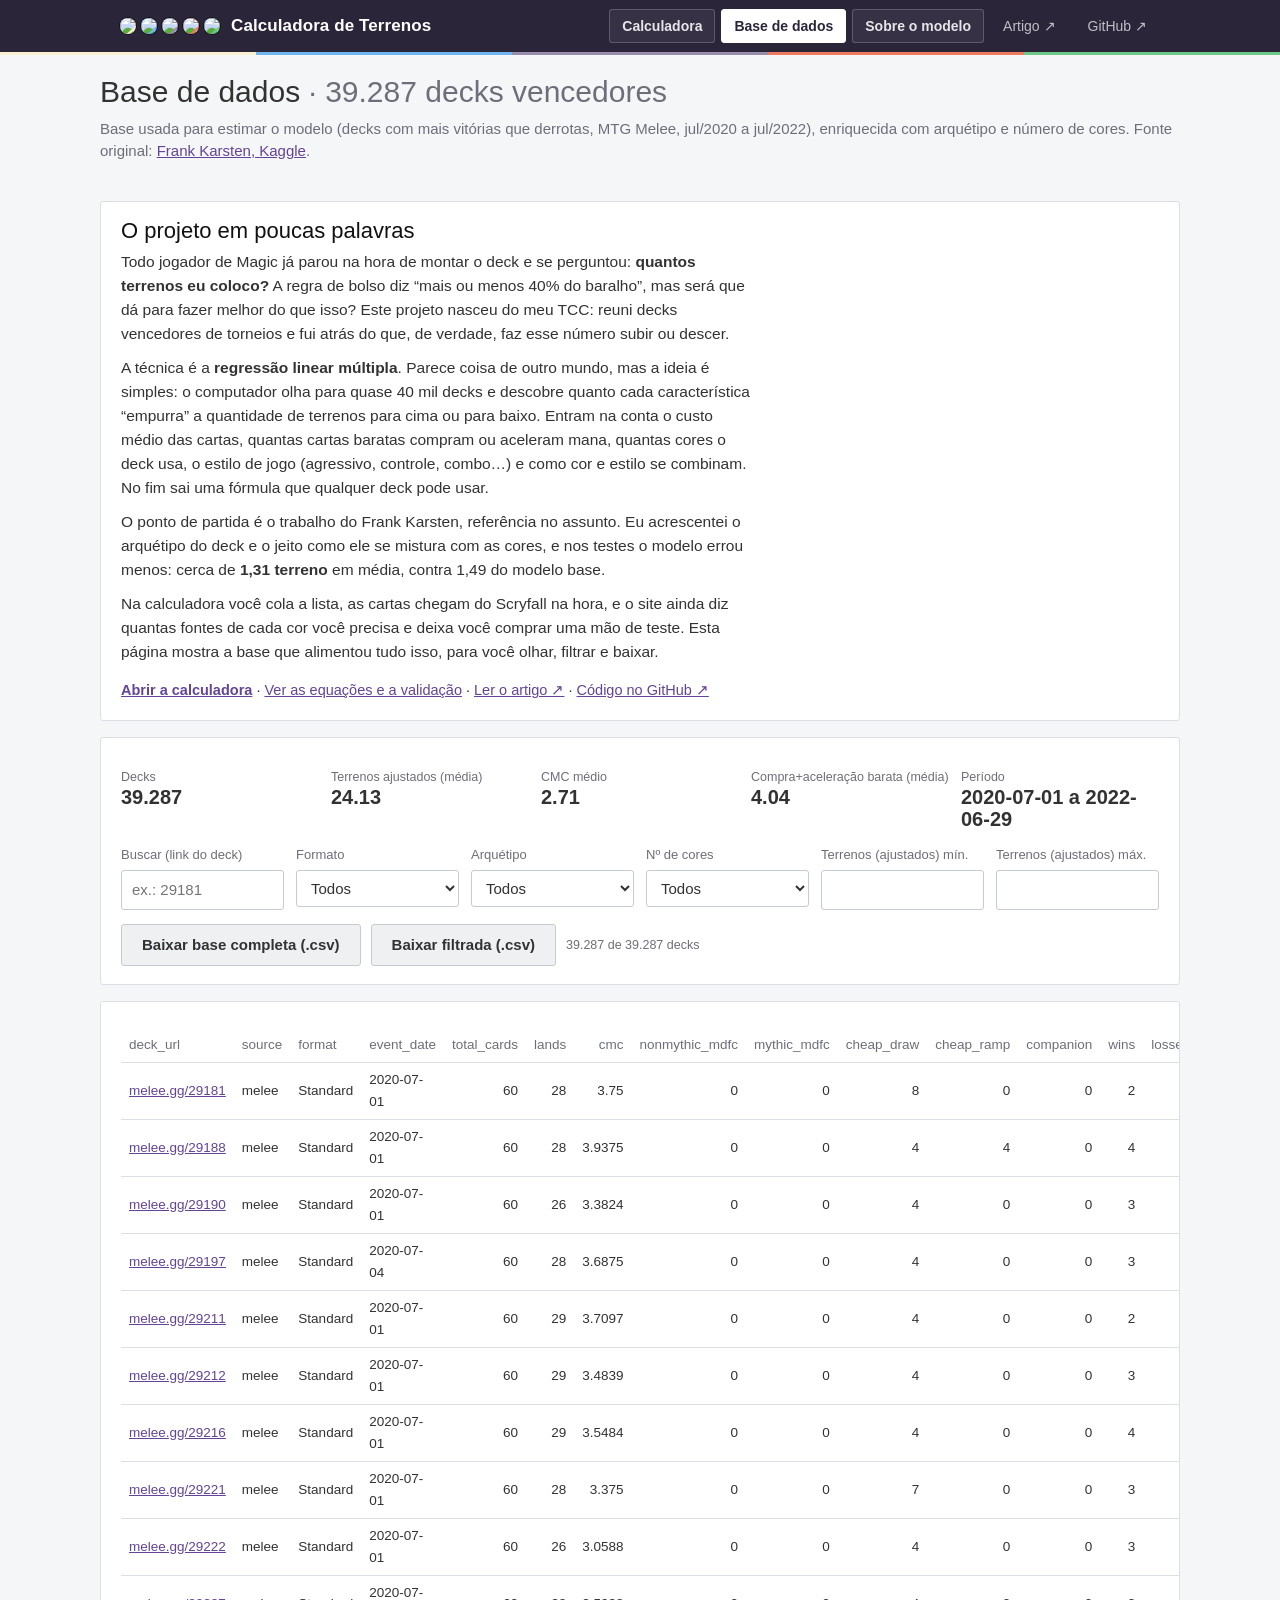
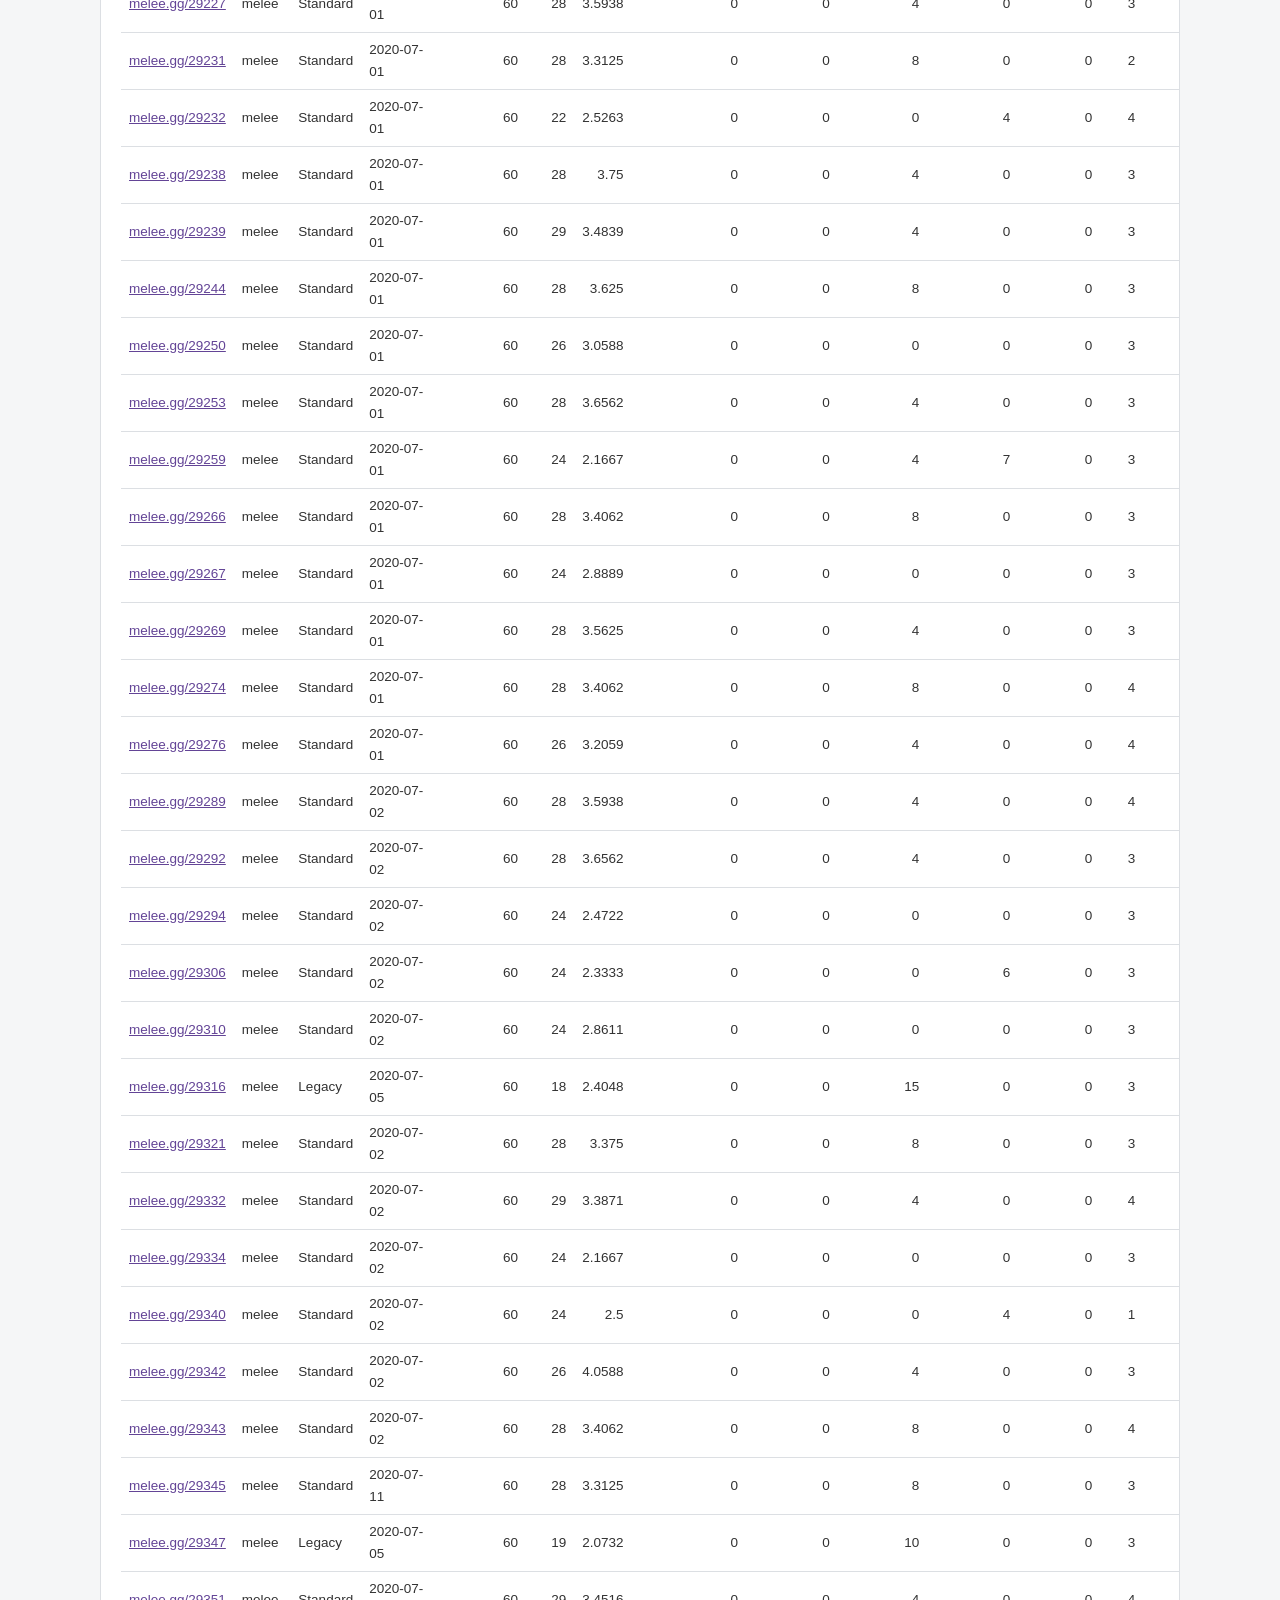
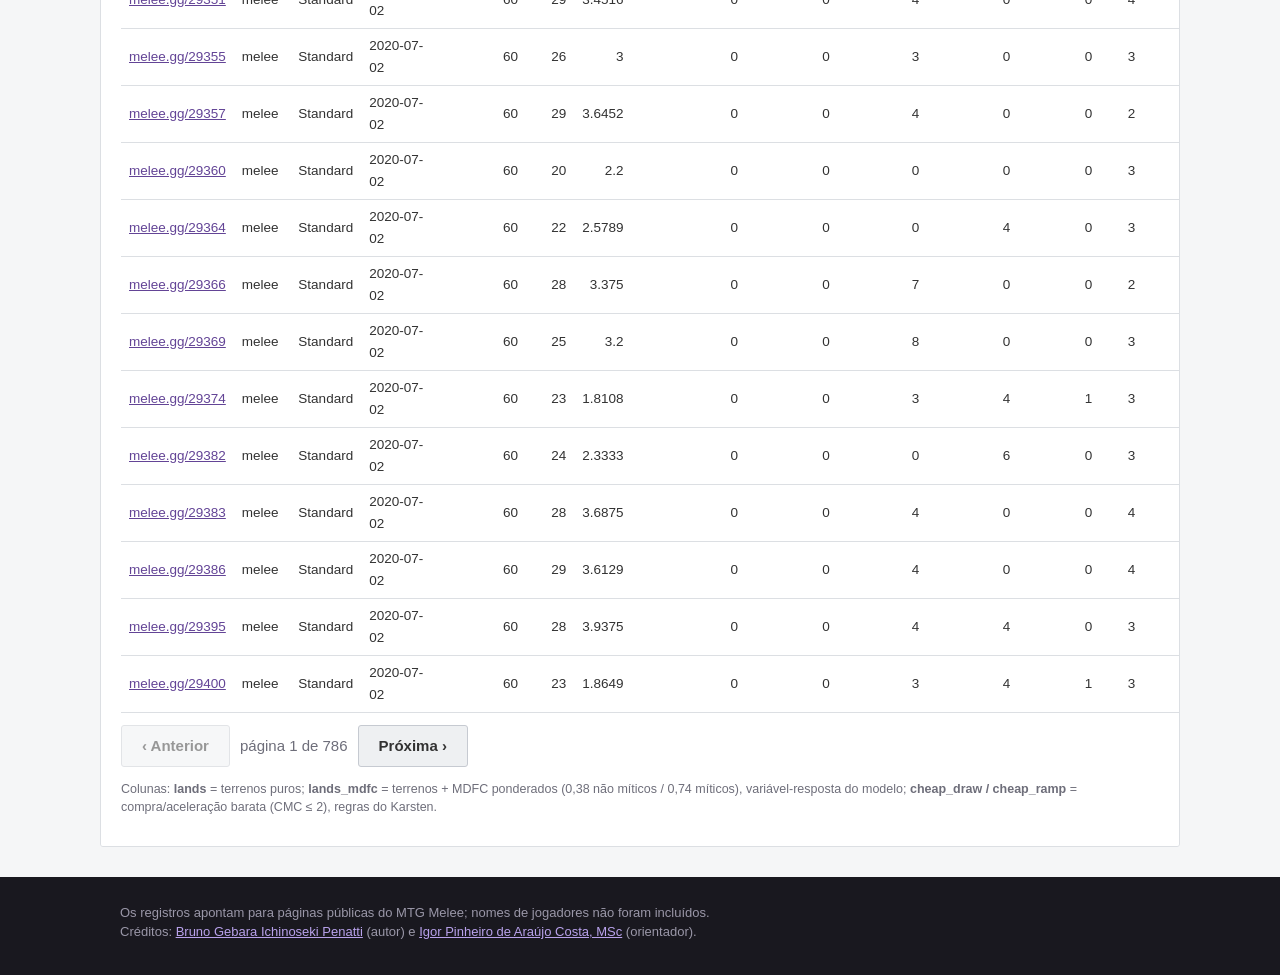
==== commit 2917931e: "Creditos no rodape: autor e orientador" ====
--- a/base.html
+++ b/base.html
@@ -5,7 +5,7 @@
 <meta name="viewport" content="width=device-width, initial-scale=1">
 <title>Base de dados · Calculadora de Terrenos</title>
 <link rel="icon" href="data:image/svg+xml,%3Csvg xmlns='http://www.w3.org/2000/svg' viewBox='0 0 64 64'%3E%3Ccircle cx='32' cy='32' r='30' fill='%232b253a'/%3E%3Ccircle cx='14' cy='32' r='5' fill='%23f8f2d0'/%3E%3Ccircle cx='23' cy='32' r='5' fill='%236fb6f0'/%3E%3Ccircle cx='32' cy='32' r='5' fill='%239a8dab'/%3E%3Ccircle cx='41' cy='32' r='5' fill='%23ee7b5f'/%3E%3Ccircle cx='50' cy='32' r='5' fill='%236dc98a'/%3E%3C/svg%3E">
-<link rel="stylesheet" href="css/style.css?v=20261042">
+<link rel="stylesheet" href="css/style.css?v=20261049">
 </head>
 <body>
 <header class="topbar">
@@ -60,7 +60,7 @@
     <p class="muted small">Colunas: <b>lands</b> = terrenos puros; <b>lands_mdfc</b> = terrenos + MDFC ponderados (0,38 não míticos / 0,74 míticos), variável-resposta do modelo; <b>cheap_draw / cheap_ramp</b> = compra/aceleração barata (CMC ≤ 2), regras do Karsten.</p>
   </section>
 </main>
-<footer class="foot"><div class="wrap">Os registros apontam para páginas públicas do MTG Melee; nomes de jogadores não foram incluídos.</div></footer>
+<footer class="foot"><div class="wrap">Os registros apontam para páginas públicas do MTG Melee; nomes de jogadores não foram incluídos.<br>Créditos: <a href="https://www.linkedin.com/in/brunogebarapenatti/" target="_blank" rel="noopener">Bruno Gebara Ichinoseki Penatti</a> (autor) e <a href="https://www.linkedin.com/in/igor-pinheiro-de-ara%C3%BAjo-costa-msc-b62a371ab/" target="_blank" rel="noopener">Igor Pinheiro de Araújo Costa, MSc</a> (orientador).</div></footer>
 <script src="js/base.js?v=20261024"></script>
 <script src="js/mana.js?v=20261026"></script>
 </body>
--- a/css/style.css
+++ b/css/style.css
@@ -427,6 +427,9 @@
 .cmdcard img { display: block; width: 100%; height: auto; aspect-ratio: 488 / 680; border-radius: 4.6% / 3.3%; background: #1a1a1a; box-shadow: 0 0 0 2px var(--gold); }
 .cmdlabel { position: absolute; left: 50%; bottom: -22px; transform: translateX(-50%); white-space: nowrap; font: 700 11.5px var(--font); letter-spacing: .4px; text-transform: uppercase; color: var(--gold); }
 @media (max-width: 760px) { .cmdzone { margin-right: 0; width: 100%; justify-content: center; padding-bottom: 26px; } }
+/* com comandante, mão e comandante cabem na mesma linha (senão a mão caía para baixo e, ao jogar cartas, a linha encolhia e a caixa de estatísticas subia por cima dela) */
+@media (min-width: 761px) { .fanrow:has(.cmdzone:not(.hidden)), .fanrow:has(.cmdzone:not(.hidden)) .fan { --cw: clamp(88px, 12.2vw, 150px); } .fanrow:has(.cmdzone:not(.hidden)) { flex-wrap: nowrap; } }
+.fanrow { position: relative; z-index: 1; }
 
 
 /* ----- playtest em cima do site: grimório 1/4 na borda direita + cartas soltas por cima da página ----- */
@@ -632,3 +635,52 @@
   .fc { margin-left: calc(var(--cw) * -.72); }
   #grimoire { bottom: 150px; }
 }
+
+/* ===== variedade de efeitos por nome: peças comuns e novas variações ===== */
+.ptp { position: absolute; z-index: 6400; pointer-events: none; opacity: 0; animation: ptpart var(--dur, 1400ms) ease-out var(--delay, 0ms) forwards; }
+@keyframes ptpart { 0% { opacity: 0; transform: translate(0, 0) rotate(0) scale(.4); } 14% { opacity: 1; } 100% { opacity: 0; transform: translate(var(--dx, 0), var(--dy, 0)) rotate(var(--rot, 0)) scale(var(--s, 1)); } }
+.ptp.bub { border-radius: 50%; background: radial-gradient(circle at 32% 30%, rgba(255, 255, 255, .9), rgba(150, 210, 255, .35) 55%, rgba(80, 170, 255, .15)); border: 2px solid rgba(190, 230, 255, .8); }
+.ptp.spore { border-radius: 50%; background: radial-gradient(circle, #f4ffd0, #9be15d 55%, rgba(120, 220, 80, 0) 72%); box-shadow: 0 0 10px #9be15d; }
+.ptp.gear { filter: drop-shadow(0 2px 3px rgba(0, 0, 0, .4)); }
+/* vermelho */
+.ptstreak { position: absolute; z-index: 6400; width: 54px; height: 4px; margin: -2px 0 0 -4px; pointer-events: none; border-radius: 4px; background: linear-gradient(90deg, rgba(255, 255, 255, 0), #ffd34d 40%, #ff5a00); box-shadow: 0 0 8px #ff7a1a; transform: rotate(var(--a)) translateX(0); animation: ptstreakfx .8s ease-out forwards; }
+@keyframes ptstreakfx { 0% { opacity: 1; transform: rotate(var(--a)) translateX(10px) scaleX(.3); } 100% { opacity: 0; transform: rotate(var(--a)) translateX(var(--d)) scaleX(1.2); } }
+.ptlava { position: absolute; z-index: 6200; pointer-events: none; filter: drop-shadow(0 0 8px #ff5a00); animation: ptlavafx 2.3s ease-out forwards; } @keyframes ptlavafx { 0%, 55% { opacity: 1; } 100% { opacity: 0; } }
+.ptbreath { position: absolute; z-index: 6300; height: 140px; pointer-events: none; transform-origin: 0 50%; background: linear-gradient(90deg, rgba(255, 247, 170, .95), #ffb020 25%, #ff5a00 55%, rgba(255, 60, 0, 0)); border-radius: 60% 40% 40% 60% / 50%; filter: blur(3px); mix-blend-mode: screen; animation: ptbreathfx 1.3s ease-out forwards; }
+@keyframes ptbreathfx { 0% { transform: scaleX(0) scaleY(.3); opacity: 1; } 35% { transform: scaleX(1) scaleY(1); opacity: 1; } 100% { transform: scaleX(1) scaleY(1.5); opacity: 0; } }
+/* branco */
+.ptrays.big { width: 900px; height: 900px; }
+.ptdome { position: absolute; z-index: 6300; width: 340px; height: 340px; border-radius: 50%; pointer-events: none; background: radial-gradient(circle at 50% 35%, rgba(255, 255, 255, .55), rgba(190, 225, 255, .28) 55%, rgba(255, 255, 255, .5) 62%, rgba(255, 255, 255, 0) 64%); box-shadow: 0 0 30px 6px rgba(200, 230, 255, .8), inset 0 0 40px rgba(255, 255, 255, .6); animation: ptdomefx 1.5s cubic-bezier(.2, .8, .3, 1) forwards; }
+@keyframes ptdomefx { 0% { transform: scale(.1); opacity: 0; } 25% { transform: scale(1.06); opacity: 1; } 70% { transform: scale(1); opacity: 1; } 100% { transform: scale(1.2); opacity: 0; } }
+.pthalo { position: absolute; z-index: 6300; width: 180px; height: 52px; border-radius: 50%; border: 7px solid #ffd96b; box-shadow: 0 0 18px #ffe9a0, inset 0 0 12px #ffe9a0; pointer-events: none; animation: pthalofx 1.5s ease-out forwards; }
+@keyframes pthalofx { 0% { transform: translateY(40px) scale(.2); opacity: 0; } 25% { transform: translateY(0) scale(1.1); opacity: 1; } 75% { transform: translateY(-10px) scale(1); opacity: 1; } 100% { transform: translateY(-30px) scale(1.2); opacity: 0; } }
+/* azul */
+.ptwhirl { position: absolute; z-index: 6300; width: 300px; height: 300px; pointer-events: none; filter: drop-shadow(0 0 8px rgba(80, 170, 255, .9)); animation: ptwhirlfx 1.4s ease-in-out forwards; }
+@keyframes ptwhirlfx { 0% { transform: rotate(0) scale(.1); opacity: 0; } 25% { opacity: 1; transform: rotate(240deg) scale(1.1); } 100% { transform: rotate(900deg) scale(.15); opacity: 0; } }
+.ptmist { position: absolute; z-index: 6300; border-radius: 50%; pointer-events: none; background: radial-gradient(ellipse, rgba(230, 245, 255, .85), rgba(180, 215, 245, .45) 55%, rgba(180, 215, 245, 0) 72%); filter: blur(14px); opacity: 0; animation: ptmistfx 2.2s ease-in-out forwards; }
+@keyframes ptmistfx { 0% { opacity: 0; transform: translateX(0); } 25% { opacity: 1; } 100% { opacity: 0; transform: translateX(var(--to)); } }
+html.pt-jelly { animation: ptjelly 1.3s ease-out; } @keyframes ptjelly { 0% { transform: none; } 15% { transform: scale(1.06, .94); } 30% { transform: scale(.95, 1.06); } 45% { transform: scale(1.03, .97); } 60% { transform: scale(.98, 1.02); } 80% { transform: scale(1.01, .99); } 100% { transform: none; } }
+/* preto */
+.pttend { pointer-events: none; animation: ptfadein 2s ease-in-out forwards; }
+.ptink { position: absolute; z-index: 6300; pointer-events: none; height: 0; border-radius: 0 0 50% 50% / 0 0 22% 22%; background: linear-gradient(180deg, #0b0214, #1a0830 85%, #3a1166); transform-origin: 50% 0; animation: ptinkfx 1.8s ease-in forwards; }
+@keyframes ptinkfx { 0% { height: 0; opacity: 1; } 55% { height: var(--len); opacity: 1; } 100% { height: calc(var(--len) * 1.4); opacity: 0; transform: translateY(80px); } }
+.ptdim.light { background: radial-gradient(ellipse at center, rgba(0, 0, 0, .1), rgba(0, 0, 0, .45)); }
+.ptwebs { animation: ptfadein 2s ease-in-out forwards; }
+.ptrun.bat { filter: drop-shadow(0 4px 4px rgba(0, 0, 0, .35)); }
+.ptrun.ltr.bat { transform: scaleX(-1); }
+/* verde */
+.ptp.leafp, .ptp.petal, .ptp.feather { opacity: 0; }
+.ptgrass { position: absolute; z-index: 6300; width: 14px; pointer-events: none; translate: 0 -100%; transform-origin: 50% 100%; background: linear-gradient(180deg, #8bd45a, #2f7d2a); clip-path: polygon(50% 0, 100% 100%, 0 100%); animation: ptgrassfx 1.9s ease-out forwards; }
+@keyframes ptgrassfx { 0% { scale: 1 0; rotate: 0deg; opacity: 1; } 30% { scale: 1 1; rotate: var(--sway); } 55% { rotate: calc(var(--sway) * -1); } 75% { opacity: 1; } 100% { scale: 1 1; rotate: 0deg; opacity: 0; } }
+/* incolor */
+.ptlaser { position: fixed; z-index: 6300; pointer-events: none; background: #ff2a2a; box-shadow: 0 0 12px 3px rgba(255, 40, 40, .8); left: 0; top: 0; }
+.ptlaser.h { width: 100vw; height: 3px; animation: ptlaserh .9s ease-in-out forwards; } .ptlaser.v { width: 3px; height: 100vh; animation: ptlaserv .9s ease-in-out forwards; }
+@keyframes ptlaserh { 0% { transform: translateY(0); opacity: 1; } 90% { opacity: 1; } 100% { transform: translateY(var(--to)); opacity: 0; } }
+@keyframes ptlaserv { 0% { transform: translateX(0); opacity: 1; } 90% { opacity: 1; } 100% { transform: translateX(var(--to)); opacity: 0; } }
+@media (prefers-reduced-motion: reduce) { .ptp, .ptstreak, .ptink, .ptgrass, .ptmist, .ptlaser { animation-duration: .01s !important; } }
+
+.ptp.rdrop { background: linear-gradient(180deg, rgba(190, 220, 255, 0), rgba(190, 220, 255, .95)); border-radius: 2px; }
+.pttendl, .ptwebl { position: absolute; z-index: 6300; pointer-events: none; animation: ptfadein 1.6s ease-in-out forwards; }
+.ptlaserl { position: absolute; z-index: 6300; pointer-events: none; background: #ff2a2a; box-shadow: 0 0 10px 2px rgba(255, 40, 40, .8); animation: ptlaserl .65s ease-out forwards; }
+.ptlaserl.h { width: 240px; height: 2px; } .ptlaserl.v { width: 2px; height: 280px; }
+@keyframes ptlaserl { 0% { opacity: 0; transform: scale(.2); } 25% { opacity: 1; transform: scale(1); } 100% { opacity: 0; transform: scale(1.1); } }
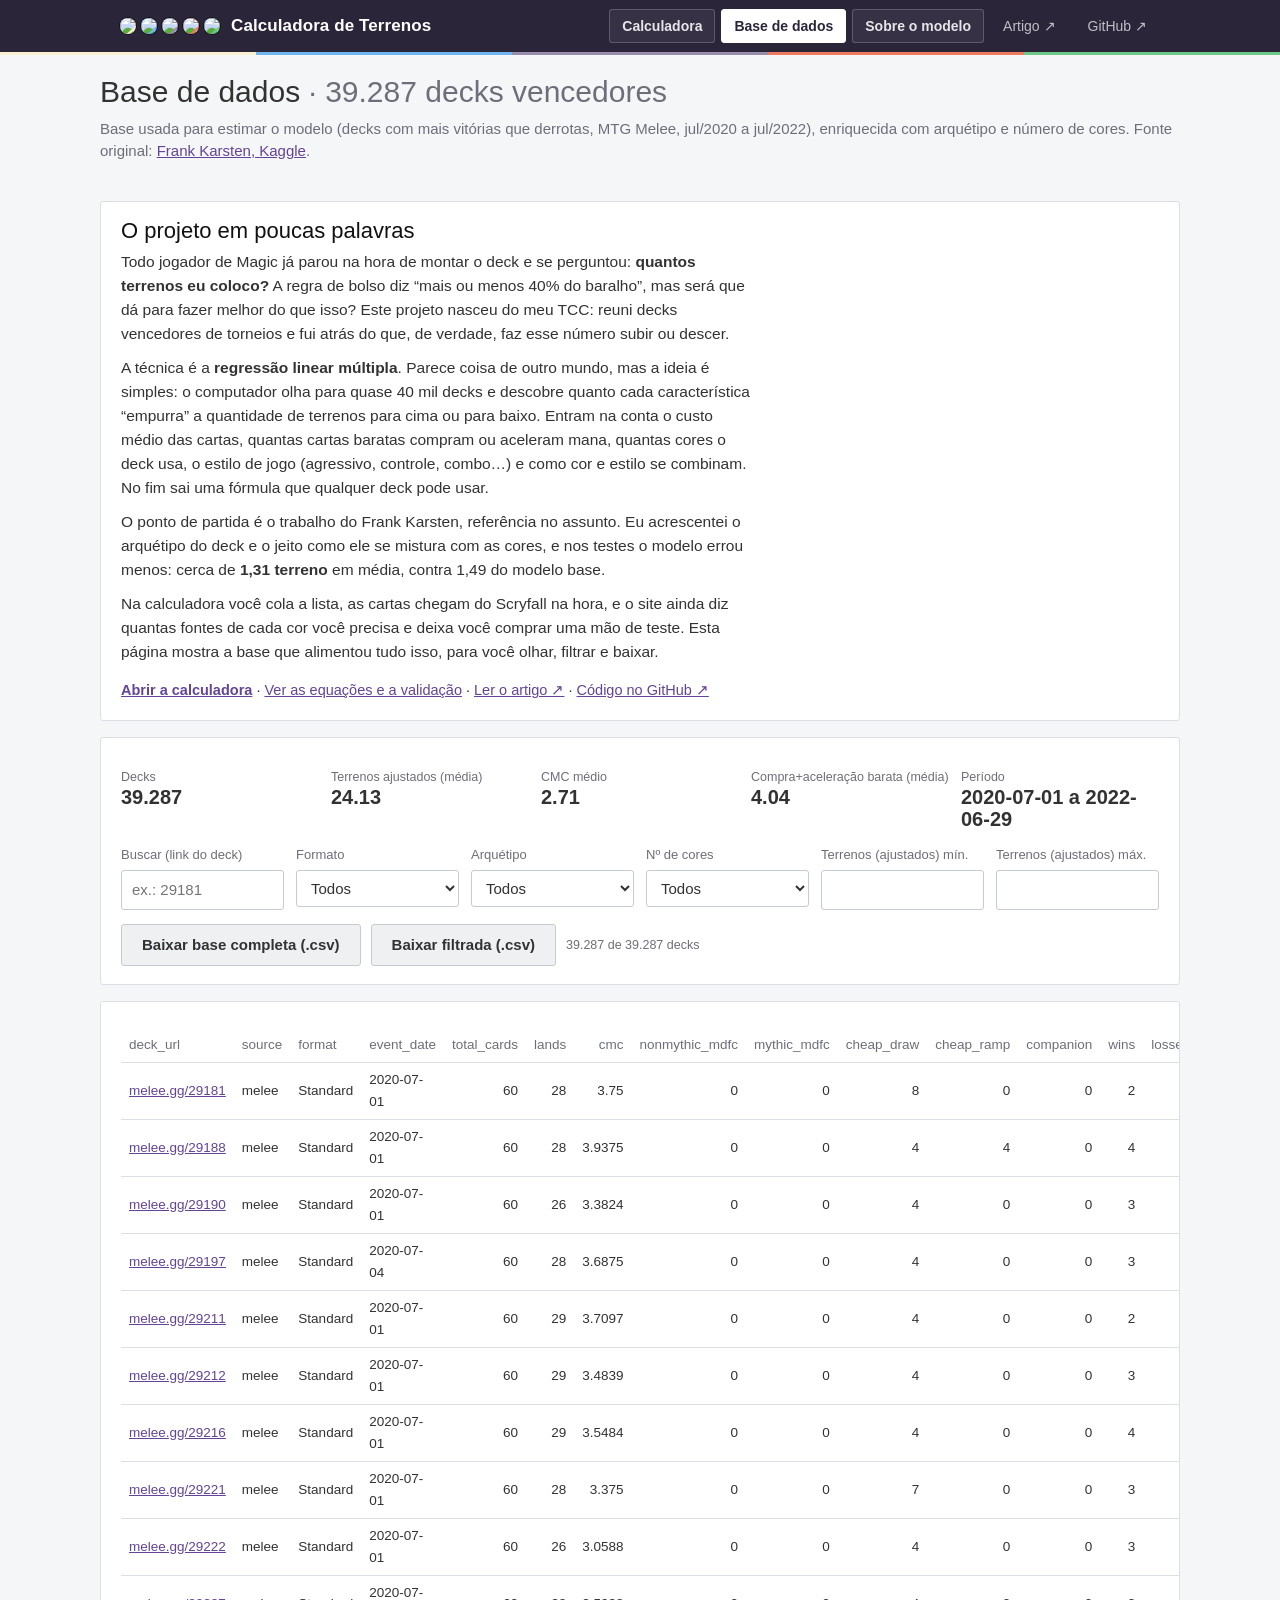
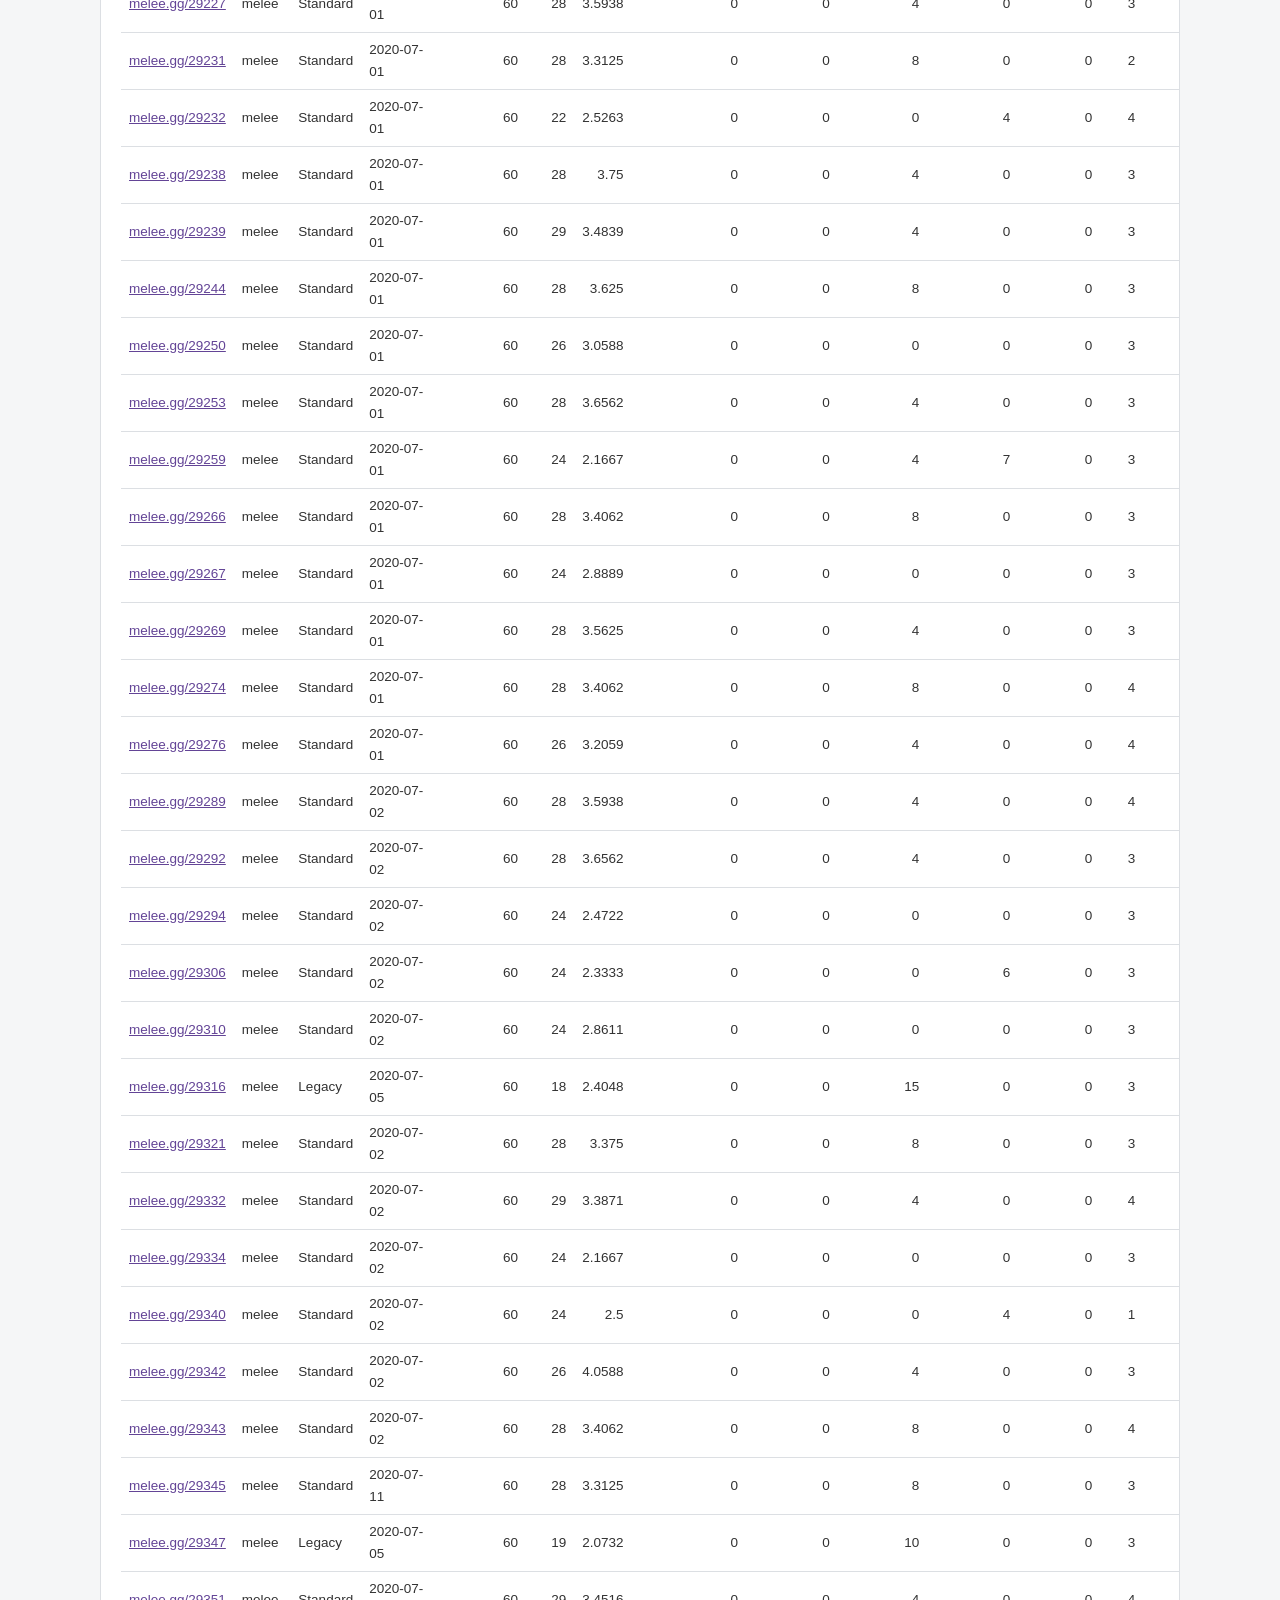
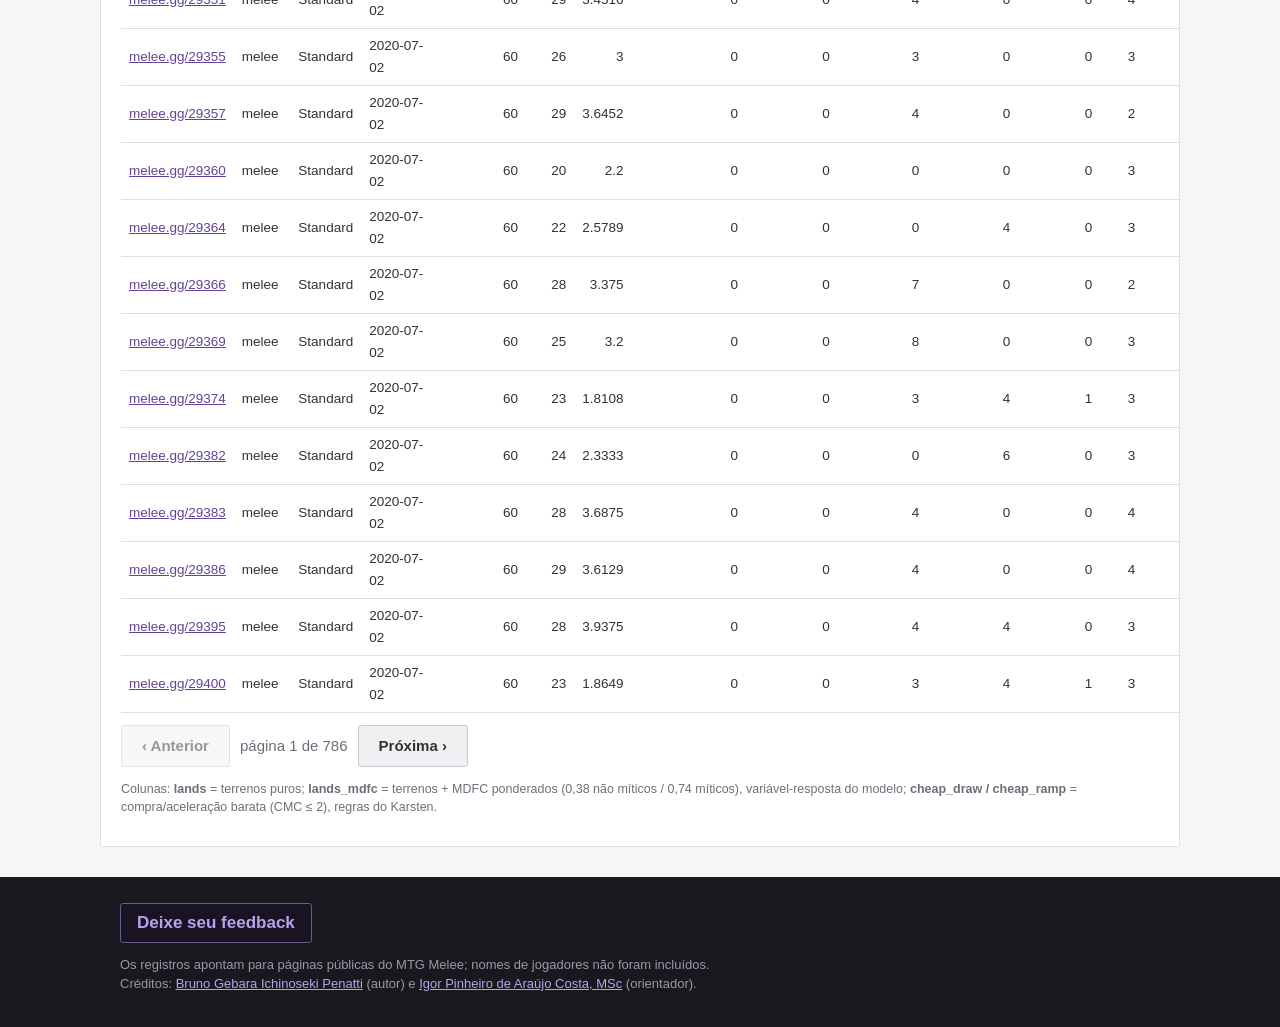
==== commit 48faf5ac: "Pagina de feedback e botao no rodape" ====
--- a/base.html
+++ b/base.html
@@ -5,7 +5,7 @@
 <meta name="viewport" content="width=device-width, initial-scale=1">
 <title>Base de dados · Calculadora de Terrenos</title>
 <link rel="icon" href="data:image/svg+xml,%3Csvg xmlns='http://www.w3.org/2000/svg' viewBox='0 0 64 64'%3E%3Ccircle cx='32' cy='32' r='30' fill='%232b253a'/%3E%3Ccircle cx='14' cy='32' r='5' fill='%23f8f2d0'/%3E%3Ccircle cx='23' cy='32' r='5' fill='%236fb6f0'/%3E%3Ccircle cx='32' cy='32' r='5' fill='%239a8dab'/%3E%3Ccircle cx='41' cy='32' r='5' fill='%23ee7b5f'/%3E%3Ccircle cx='50' cy='32' r='5' fill='%236dc98a'/%3E%3C/svg%3E">
-<link rel="stylesheet" href="css/style.css?v=20261049">
+<link rel="stylesheet" href="css/style.css?v=20261050">
 </head>
 <body>
 <header class="topbar">
@@ -60,7 +60,7 @@
     <p class="muted small">Colunas: <b>lands</b> = terrenos puros; <b>lands_mdfc</b> = terrenos + MDFC ponderados (0,38 não míticos / 0,74 míticos), variável-resposta do modelo; <b>cheap_draw / cheap_ramp</b> = compra/aceleração barata (CMC ≤ 2), regras do Karsten.</p>
   </section>
 </main>
-<footer class="foot"><div class="wrap">Os registros apontam para páginas públicas do MTG Melee; nomes de jogadores não foram incluídos.<br>Créditos: <a href="https://www.linkedin.com/in/brunogebarapenatti/" target="_blank" rel="noopener">Bruno Gebara Ichinoseki Penatti</a> (autor) e <a href="https://www.linkedin.com/in/igor-pinheiro-de-ara%C3%BAjo-costa-msc-b62a371ab/" target="_blank" rel="noopener">Igor Pinheiro de Araújo Costa, MSc</a> (orientador).</div></footer>
+<footer class="foot"><div class="wrap"><a class="sbtn-dark fbbtn" href="feedback.html">Deixe seu feedback</a><br>Os registros apontam para páginas públicas do MTG Melee; nomes de jogadores não foram incluídos.<br>Créditos: <a href="https://www.linkedin.com/in/brunogebarapenatti/" target="_blank" rel="noopener">Bruno Gebara Ichinoseki Penatti</a> (autor) e <a href="https://www.linkedin.com/in/igor-pinheiro-de-ara%C3%BAjo-costa-msc-b62a371ab/" target="_blank" rel="noopener">Igor Pinheiro de Araújo Costa, MSc</a> (orientador).</div></footer>
 <script src="js/base.js?v=20261024"></script>
 <script src="js/mana.js?v=20261026"></script>
 </body>
--- a/css/style.css
+++ b/css/style.css
@@ -684,3 +684,13 @@
 .ptlaserl { position: absolute; z-index: 6300; pointer-events: none; background: #ff2a2a; box-shadow: 0 0 10px 2px rgba(255, 40, 40, .8); animation: ptlaserl .65s ease-out forwards; }
 .ptlaserl.h { width: 240px; height: 2px; } .ptlaserl.v { width: 2px; height: 280px; }
 @keyframes ptlaserl { 0% { opacity: 0; transform: scale(.2); } 25% { opacity: 1; transform: scale(1); } 100% { opacity: 0; transform: scale(1.1); } }
+
+/* ----- feedback ----- */
+.fbk { max-width: 720px; }
+.fbk form { display: grid; gap: 12px; }
+.fbk textarea { min-height: 140px; font: 15px/22px var(--font); }
+.fbk .fbrow { display: grid; grid-template-columns: 1fr 1fr; gap: 12px; }
+.fbk .hp { position: absolute; left: -9999px; }
+.fbk .fbmsg { min-height: 1.4em; margin: 0; color: var(--primary); font-weight: 700; }
+@media (max-width: 640px) { .fbk .fbrow { grid-template-columns: minmax(0, 1fr); } }
+.foot .fbbtn { display: inline-block; margin: 0 0 12px; text-decoration: none; }
